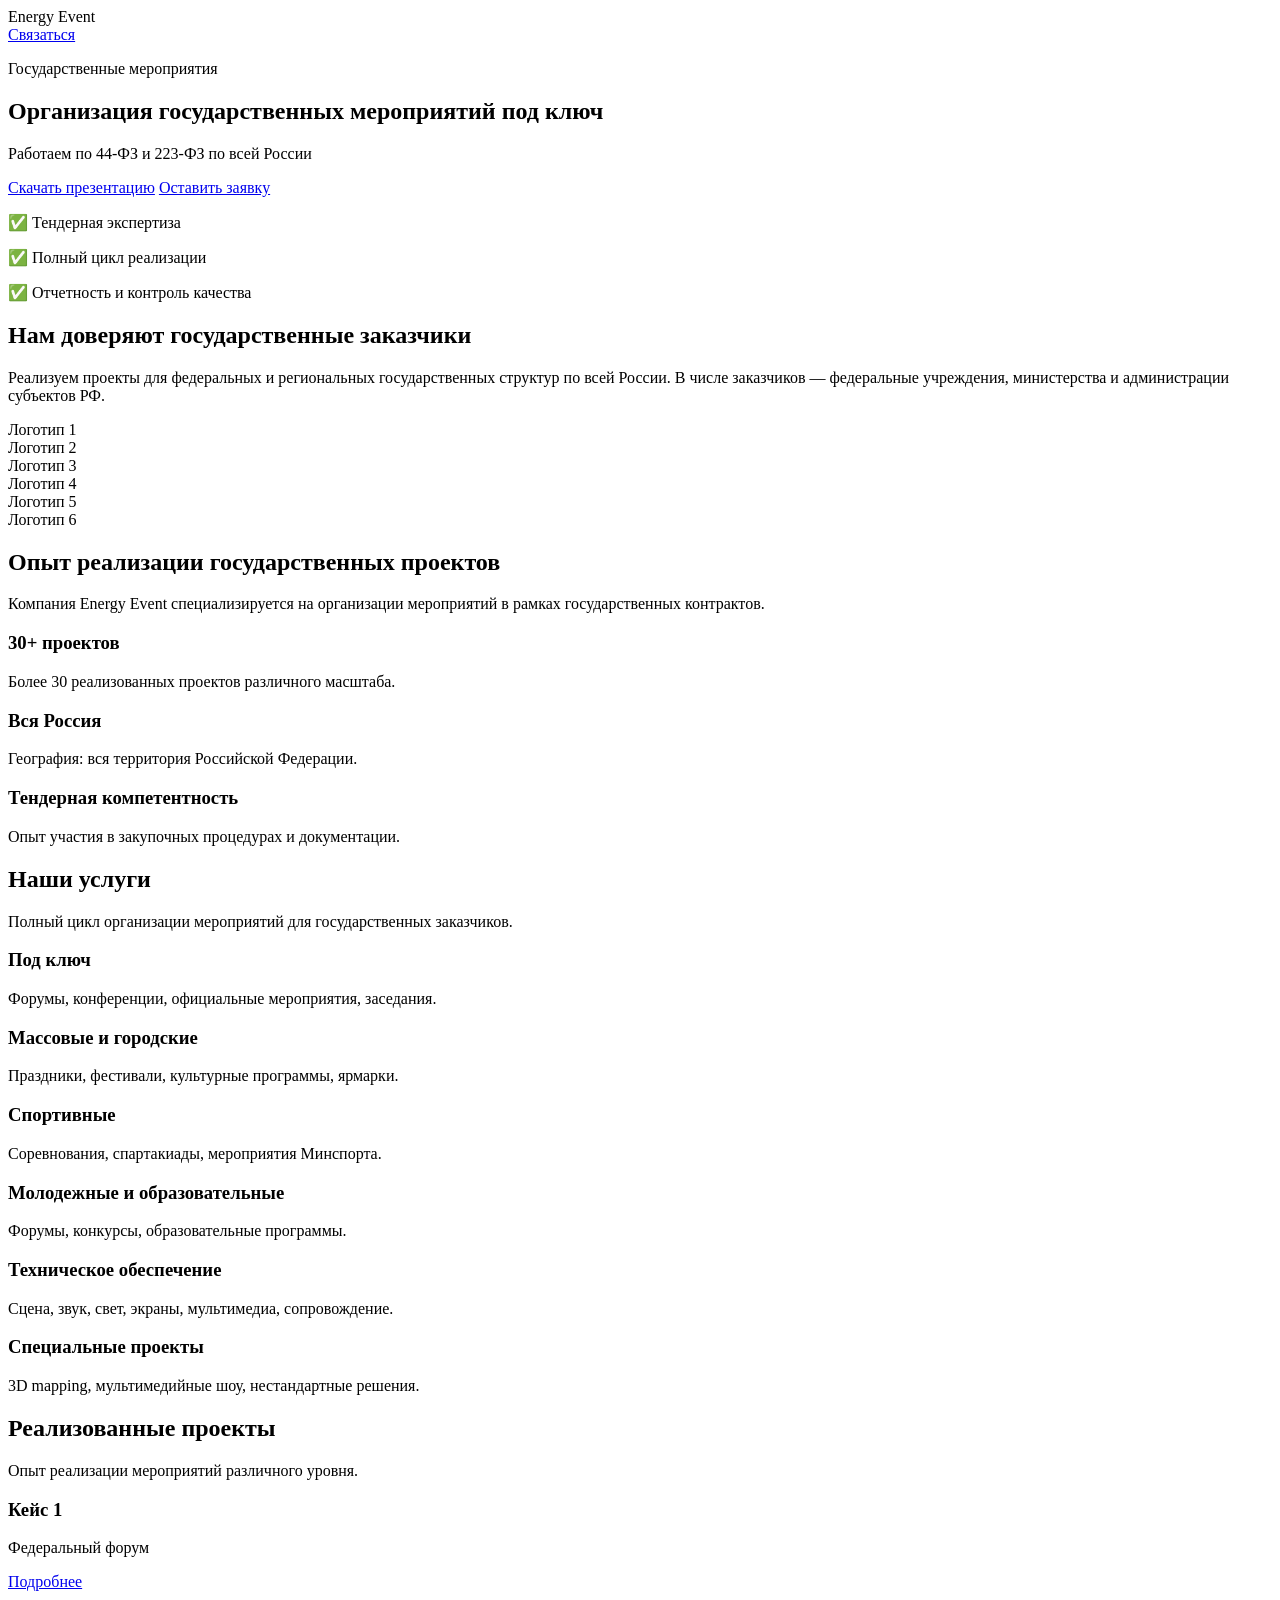
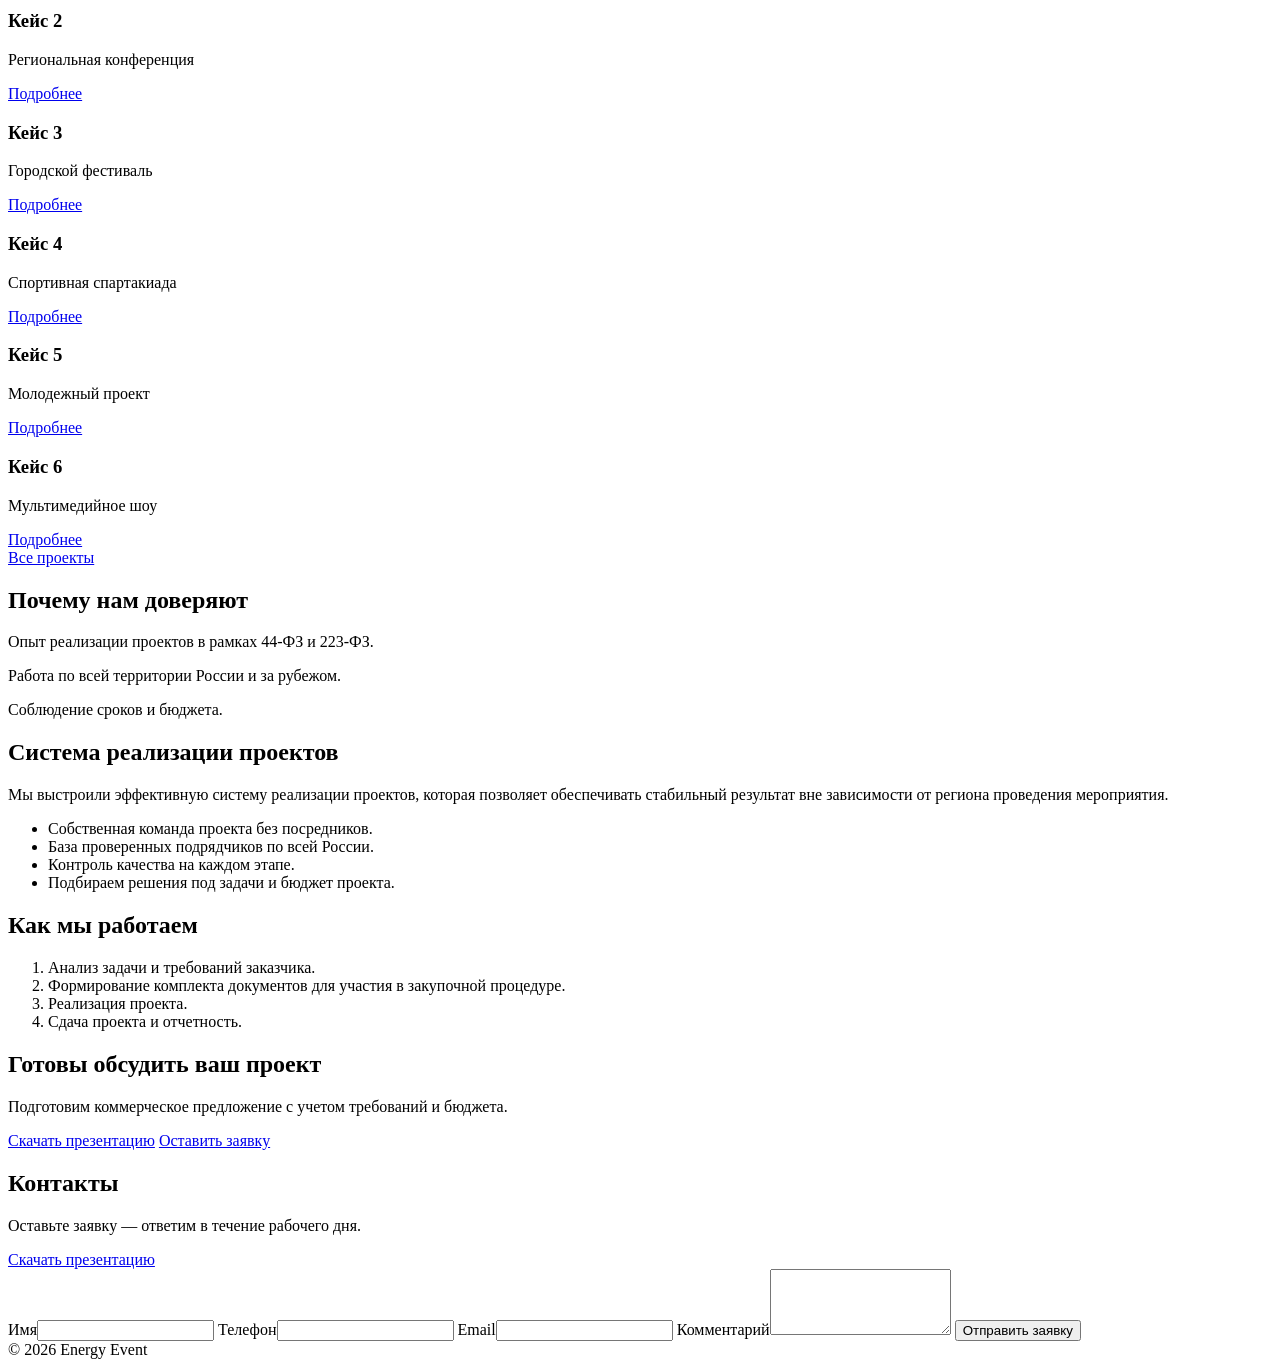
==== index.html @ 94eebab8 "Create index.html" ====
<!doctype html>
<html lang="ru">
  <head>
    <meta charset="UTF-8" />
    <meta name="viewport" content="width=device-width, initial-scale=1.0" />
    <title>Energy Event — Организация государственных мероприятий</title>
    <meta
      name="description"
      content="Организация государственных мероприятий под ключ. Работаем по 44-ФЗ и 223-ФЗ по всей России."
    />
    <link rel="preconnect" href="https://fonts.googleapis.com" />
    <link rel="preconnect" href="https://fonts.gstatic.com" crossorigin />
    <link
      href="https://fonts.googleapis.com/css2?family=Inter:wght@400;500;600;700;800&display=swap"
      rel="stylesheet"
    />
    <link rel="stylesheet" href="styles.css" />
  </head>
  <body>
    <header class="topbar">
      <div class="container topbar__content">
        <div class="brand">Energy Event</div>
        <a href="#contacts" class="btn btn--ghost">Связаться</a>
      </div>
    </header>

    <main>
      <section class="hero section section--hero" id="hero">
        <div class="container hero__grid">
          <div>
            <p class="eyebrow">Государственные мероприятия</p>
            <h1>Организация государственных мероприятий под ключ</h1>
            <p class="lead">Работаем по 44-ФЗ и 223-ФЗ по всей России</p>
            <div class="actions">
              <a href="#" class="btn">Скачать презентацию</a>
              <a href="#contacts" class="btn btn--secondary">Оставить заявку</a>
            </div>
          </div>
          <div class="hero__card">
            <p>✅ Тендерная экспертиза</p>
            <p>✅ Полный цикл реализации</p>
            <p>✅ Отчетность и контроль качества</p>
          </div>
        </div>
      </section>

      <section class="section section--center" id="trusted">
        <div class="container">
          <h2>Нам доверяют государственные заказчики</h2>
          <p class="section-text">
            Реализуем проекты для федеральных и региональных государственных структур по всей России. В числе
            заказчиков — федеральные учреждения, министерства и администрации субъектов РФ.
          </p>
          <div class="logo-grid">
            <div class="logo-item">Логотип 1</div>
            <div class="logo-item">Логотип 2</div>
            <div class="logo-item">Логотип 3</div>
            <div class="logo-item">Логотип 4</div>
            <div class="logo-item">Логотип 5</div>
            <div class="logo-item">Логотип 6</div>
          </div>
        </div>
      </section>

      <section class="section section--center" id="stats">
        <div class="container">
          <h2>Опыт реализации государственных проектов</h2>
          <p class="section-text">
            Компания Energy Event специализируется на организации мероприятий в рамках государственных контрактов.
          </p>
          <div class="cards cards--3">
            <article class="card"><h3>30+ проектов</h3><p>Более 30 реализованных проектов различного масштаба.</p></article>
            <article class="card"><h3>Вся Россия</h3><p>География: вся территория Российской Федерации.</p></article>
            <article class="card"><h3>Тендерная компетентность</h3><p>Опыт участия в закупочных процедурах и документации.</p></article>
          </div>
        </div>
      </section>

      <section class="section" id="services">
        <div class="container">
          <h2>Наши услуги</h2>
          <p class="section-text section-text--left">Полный цикл организации мероприятий для государственных заказчиков.</p>
          <div class="cards cards--3">
            <article class="card"><h3>Под ключ</h3><p>Форумы, конференции, официальные мероприятия, заседания.</p></article>
            <article class="card"><h3>Массовые и городские</h3><p>Праздники, фестивали, культурные программы, ярмарки.</p></article>
            <article class="card"><h3>Спортивные</h3><p>Соревнования, спартакиады, мероприятия Минспорта.</p></article>
            <article class="card"><h3>Молодежные и образовательные</h3><p>Форумы, конкурсы, образовательные программы.</p></article>
            <article class="card"><h3>Техническое обеспечение</h3><p>Сцена, звук, свет, экраны, мультимедиа, сопровождение.</p></article>
            <article class="card"><h3>Специальные проекты</h3><p>3D mapping, мультимедийные шоу, нестандартные решения.</p></article>
          </div>
        </div>
      </section>

      <section class="section" id="cases">
        <div class="container">
          <h2>Реализованные проекты</h2>
          <p class="section-text section-text--left">Опыт реализации мероприятий различного уровня.</p>
          <div class="cards cards--3 cases-grid">
            <article class="case-card"><h3>Кейс 1</h3><p>Федеральный форум</p><a href="#" class="btn btn--small">Подробнее</a></article>
            <article class="case-card"><h3>Кейс 2</h3><p>Региональная конференция</p><a href="#" class="btn btn--small">Подробнее</a></article>
            <article class="case-card"><h3>Кейс 3</h3><p>Городской фестиваль</p><a href="#" class="btn btn--small">Подробнее</a></article>
            <article class="case-card"><h3>Кейс 4</h3><p>Спортивная спартакиада</p><a href="#" class="btn btn--small">Подробнее</a></article>
            <article class="case-card"><h3>Кейс 5</h3><p>Молодежный проект</p><a href="#" class="btn btn--small">Подробнее</a></article>
            <article class="case-card"><h3>Кейс 6</h3><p>Мультимедийное шоу</p><a href="#" class="btn btn--small">Подробнее</a></article>
          </div>
          <div class="section-cta"><a href="#" class="btn btn--secondary">Все проекты</a></div>
        </div>
      </section>

      <section class="section" id="why-us">
        <div class="container">
          <h2>Почему нам доверяют</h2>
          <div class="cards cards--3">
            <article class="card"><p>Опыт реализации проектов в рамках 44-ФЗ и 223-ФЗ.</p></article>
            <article class="card"><p>Работа по всей территории России и за рубежом.</p></article>
            <article class="card"><p>Соблюдение сроков и бюджета.</p></article>
          </div>
        </div>
      </section>

      <section class="section" id="team-resources">
        <div class="container">
          <h2>Система реализации проектов</h2>
          <p class="section-text section-text--left">
            Мы выстроили эффективную систему реализации проектов, которая позволяет обеспечивать стабильный результат
            вне зависимости от региона проведения мероприятия.
          </p>
          <ul class="feature-list">
            <li>Собственная команда проекта без посредников.</li>
            <li>База проверенных подрядчиков по всей России.</li>
            <li>Контроль качества на каждом этапе.</li>
            <li>Подбираем решения под задачи и бюджет проекта.</li>
          </ul>
        </div>
      </section>

      <section class="section section--center" id="process">
        <div class="container">
          <h2>Как мы работаем</h2>
          <ol class="timeline">
            <li>Анализ задачи и требований заказчика.</li>
            <li>Формирование комплекта документов для участия в закупочной процедуре.</li>
            <li>Реализация проекта.</li>
            <li>Сдача проекта и отчетность.</li>
          </ol>
        </div>
      </section>

      <section class="section section--center cta" id="cta">
        <div class="container">
          <h2>Готовы обсудить ваш проект</h2>
          <p class="section-text">Подготовим коммерческое предложение с учетом требований и бюджета.</p>
          <div class="actions actions--center">
            <a href="#" class="btn">Скачать презентацию</a>
            <a href="#contacts" class="btn btn--secondary">Оставить заявку</a>
          </div>
        </div>
      </section>

      <section class="section" id="contacts">
        <div class="container contacts">
          <div>
            <h2>Контакты</h2>
            <p class="section-text section-text--left">Оставьте заявку — ответим в течение рабочего дня.</p>
            <a href="#" class="btn">Скачать презентацию</a>
          </div>
          <form class="contact-form">
            <label>Имя<input type="text" name="name" required /></label>
            <label>Телефон<input type="tel" name="phone" required /></label>
            <label>Email<input type="email" name="email" /></label>
            <label>Комментарий<textarea name="message" rows="4"></textarea></label>
            <button type="submit" class="btn btn--secondary">Отправить заявку</button>
          </form>
        </div>
      </section>
    </main>

    <footer class="footer">
      <div class="container">© 2026 Energy Event</div>
    </footer>
  </body>
</html>
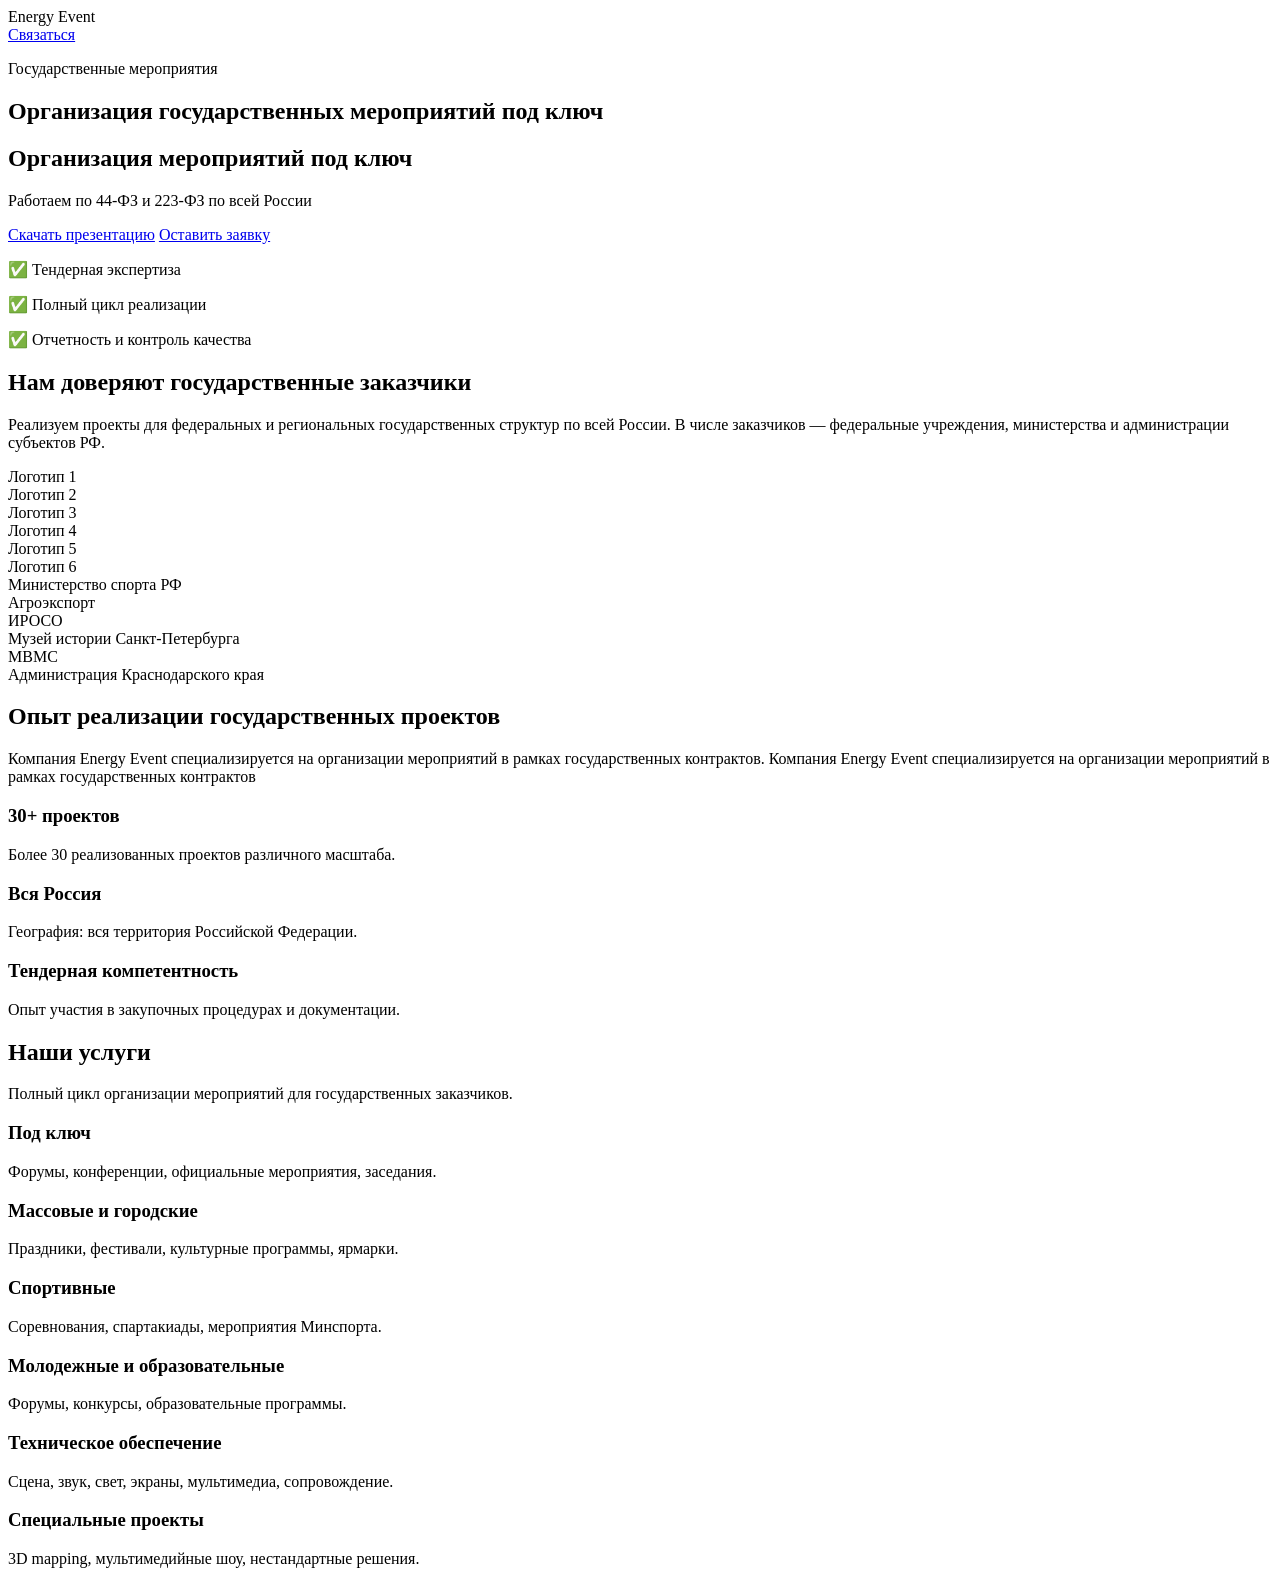
==== commit 10c621a9: "Create index.html" ====
--- a/index.html
+++ b/index.html
@@ -7,6 +7,7 @@
     <meta
       name="description"
       content="Организация государственных мероприятий под ключ. Работаем по 44-ФЗ и 223-ФЗ по всей России."
+      content="Организация мероприятий под ключ. Работаем по 44-ФЗ и 223-ФЗ по всей России."
     />
     <link rel="preconnect" href="https://fonts.googleapis.com" />
     <link rel="preconnect" href="https://fonts.gstatic.com" crossorigin />
@@ -30,6 +31,7 @@
           <div>
             <p class="eyebrow">Государственные мероприятия</p>
             <h1>Организация государственных мероприятий под ключ</h1>
+            <h1>Организация мероприятий под ключ</h1>
             <p class="lead">Работаем по 44-ФЗ и 223-ФЗ по всей России</p>
             <div class="actions">
               <a href="#" class="btn">Скачать презентацию</a>
@@ -58,6 +60,13 @@
             <div class="logo-item">Логотип 4</div>
             <div class="logo-item">Логотип 5</div>
             <div class="logo-item">Логотип 6</div>
+          <div class="logo-grid" aria-label="Логотипы заказчиков">
+            <div class="logo-item">Министерство спорта РФ</div>
+            <div class="logo-item">Агроэкспорт</div>
+            <div class="logo-item">ИРОСО</div>
+            <div class="logo-item">Музей истории Санкт-Петербурга</div>
+            <div class="logo-item">МВМС</div>
+            <div class="logo-item">Администрация Краснодарского края</div>
           </div>
         </div>
       </section>
@@ -67,6 +76,7 @@
           <h2>Опыт реализации государственных проектов</h2>
           <p class="section-text">
             Компания Energy Event специализируется на организации мероприятий в рамках государственных контрактов.
+            Компания Energy Event специализируется на организации мероприятий в рамках государственных контрактов
           </p>
           <div class="cards cards--3">
             <article class="card"><h3>30+ проектов</h3><p>Более 30 реализованных проектов различного масштаба.</p></article>
@@ -92,91 +102,3 @@
       </section>
 
       <section class="section" id="cases">
-        <div class="container">
-          <h2>Реализованные проекты</h2>
-          <p class="section-text section-text--left">Опыт реализации мероприятий различного уровня.</p>
-          <div class="cards cards--3 cases-grid">
-            <article class="case-card"><h3>Кейс 1</h3><p>Федеральный форум</p><a href="#" class="btn btn--small">Подробнее</a></article>
-            <article class="case-card"><h3>Кейс 2</h3><p>Региональная конференция</p><a href="#" class="btn btn--small">Подробнее</a></article>
-            <article class="case-card"><h3>Кейс 3</h3><p>Городской фестиваль</p><a href="#" class="btn btn--small">Подробнее</a></article>
-            <article class="case-card"><h3>Кейс 4</h3><p>Спортивная спартакиада</p><a href="#" class="btn btn--small">Подробнее</a></article>
-            <article class="case-card"><h3>Кейс 5</h3><p>Молодежный проект</p><a href="#" class="btn btn--small">Подробнее</a></article>
-            <article class="case-card"><h3>Кейс 6</h3><p>Мультимедийное шоу</p><a href="#" class="btn btn--small">Подробнее</a></article>
-          </div>
-          <div class="section-cta"><a href="#" class="btn btn--secondary">Все проекты</a></div>
-        </div>
-      </section>
-
-      <section class="section" id="why-us">
-        <div class="container">
-          <h2>Почему нам доверяют</h2>
-          <div class="cards cards--3">
-            <article class="card"><p>Опыт реализации проектов в рамках 44-ФЗ и 223-ФЗ.</p></article>
-            <article class="card"><p>Работа по всей территории России и за рубежом.</p></article>
-            <article class="card"><p>Соблюдение сроков и бюджета.</p></article>
-          </div>
-        </div>
-      </section>
-
-      <section class="section" id="team-resources">
-        <div class="container">
-          <h2>Система реализации проектов</h2>
-          <p class="section-text section-text--left">
-            Мы выстроили эффективную систему реализации проектов, которая позволяет обеспечивать стабильный результат
-            вне зависимости от региона проведения мероприятия.
-          </p>
-          <ul class="feature-list">
-            <li>Собственная команда проекта без посредников.</li>
-            <li>База проверенных подрядчиков по всей России.</li>
-            <li>Контроль качества на каждом этапе.</li>
-            <li>Подбираем решения под задачи и бюджет проекта.</li>
-          </ul>
-        </div>
-      </section>
-
-      <section class="section section--center" id="process">
-        <div class="container">
-          <h2>Как мы работаем</h2>
-          <ol class="timeline">
-            <li>Анализ задачи и требований заказчика.</li>
-            <li>Формирование комплекта документов для участия в закупочной процедуре.</li>
-            <li>Реализация проекта.</li>
-            <li>Сдача проекта и отчетность.</li>
-          </ol>
-        </div>
-      </section>
-
-      <section class="section section--center cta" id="cta">
-        <div class="container">
-          <h2>Готовы обсудить ваш проект</h2>
-          <p class="section-text">Подготовим коммерческое предложение с учетом требований и бюджета.</p>
-          <div class="actions actions--center">
-            <a href="#" class="btn">Скачать презентацию</a>
-            <a href="#contacts" class="btn btn--secondary">Оставить заявку</a>
-          </div>
-        </div>
-      </section>
-
-      <section class="section" id="contacts">
-        <div class="container contacts">
-          <div>
-            <h2>Контакты</h2>
-            <p class="section-text section-text--left">Оставьте заявку — ответим в течение рабочего дня.</p>
-            <a href="#" class="btn">Скачать презентацию</a>
-          </div>
-          <form class="contact-form">
-            <label>Имя<input type="text" name="name" required /></label>
-            <label>Телефон<input type="tel" name="phone" required /></label>
-            <label>Email<input type="email" name="email" /></label>
-            <label>Комментарий<textarea name="message" rows="4"></textarea></label>
-            <button type="submit" class="btn btn--secondary">Отправить заявку</button>
-          </form>
-        </div>
-      </section>
-    </main>
-
-    <footer class="footer">
-      <div class="container">© 2026 Energy Event</div>
-    </footer>
-  </body>
-</html>
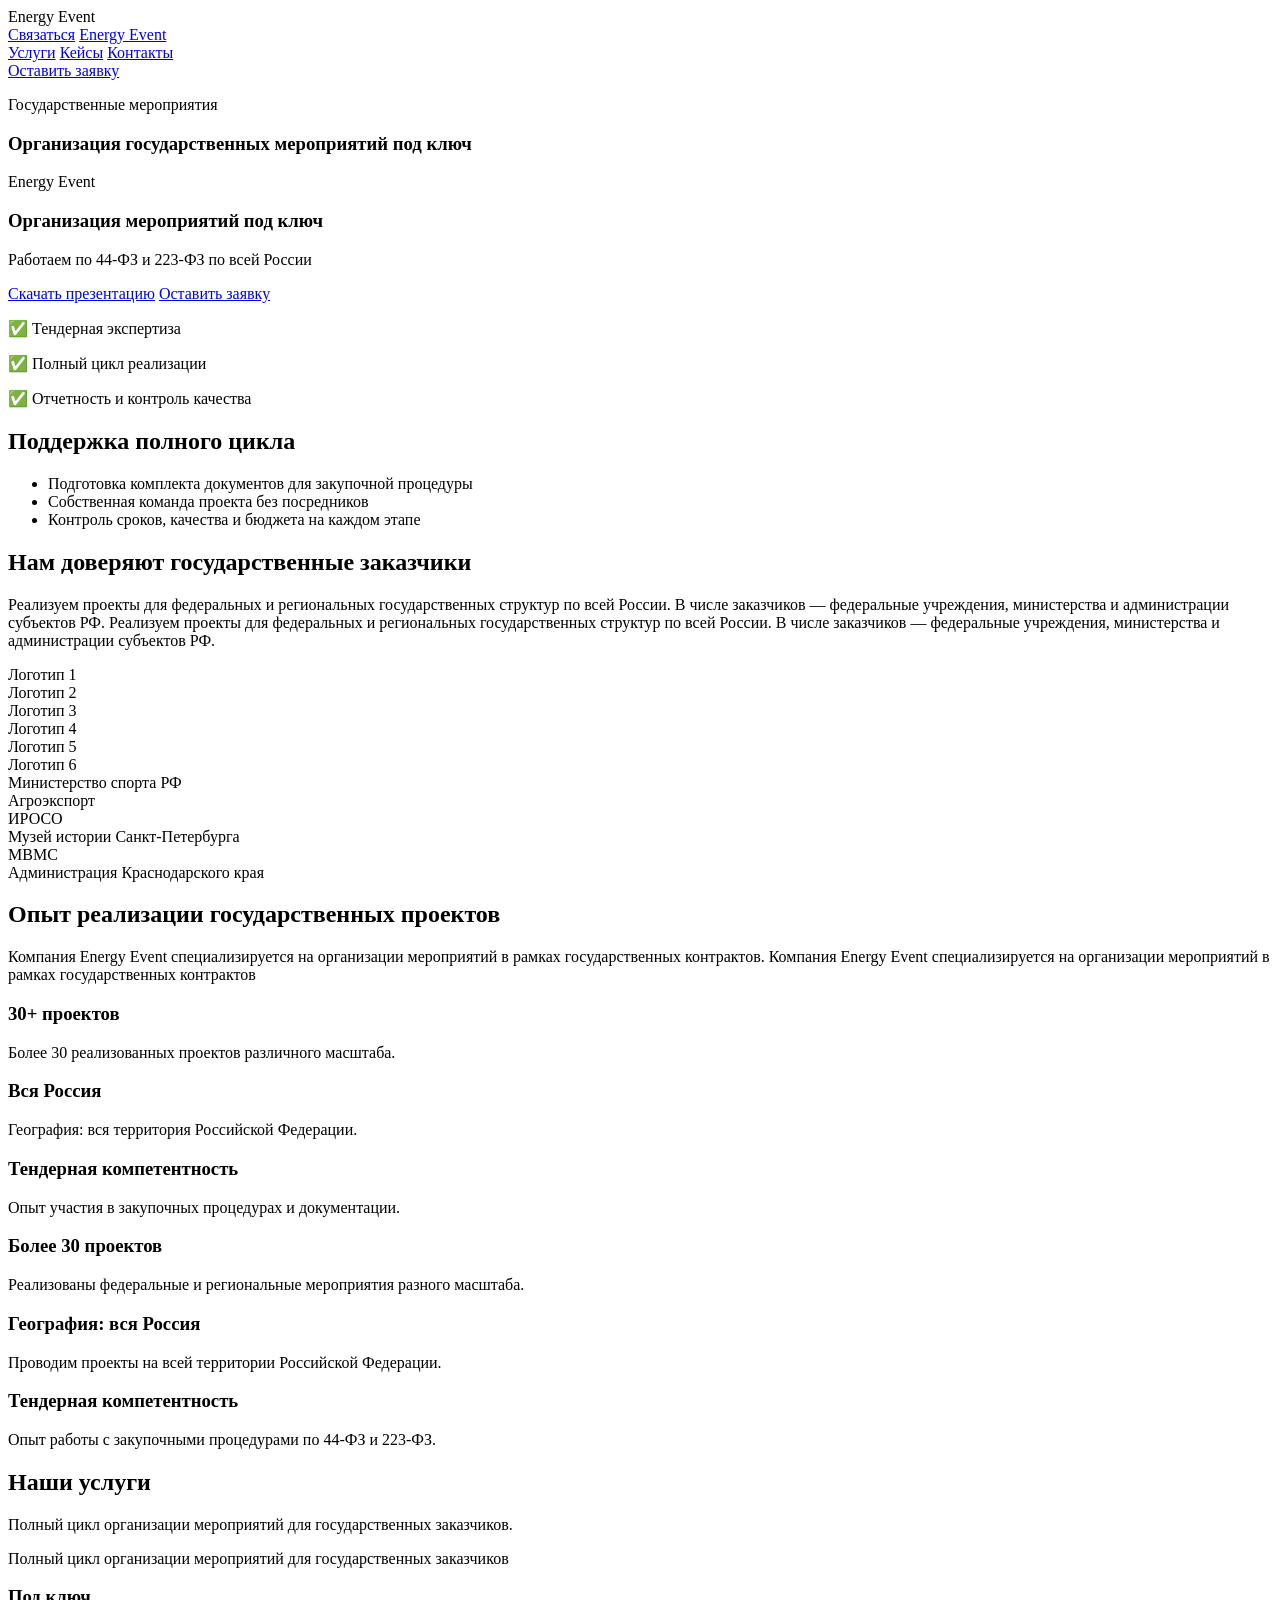
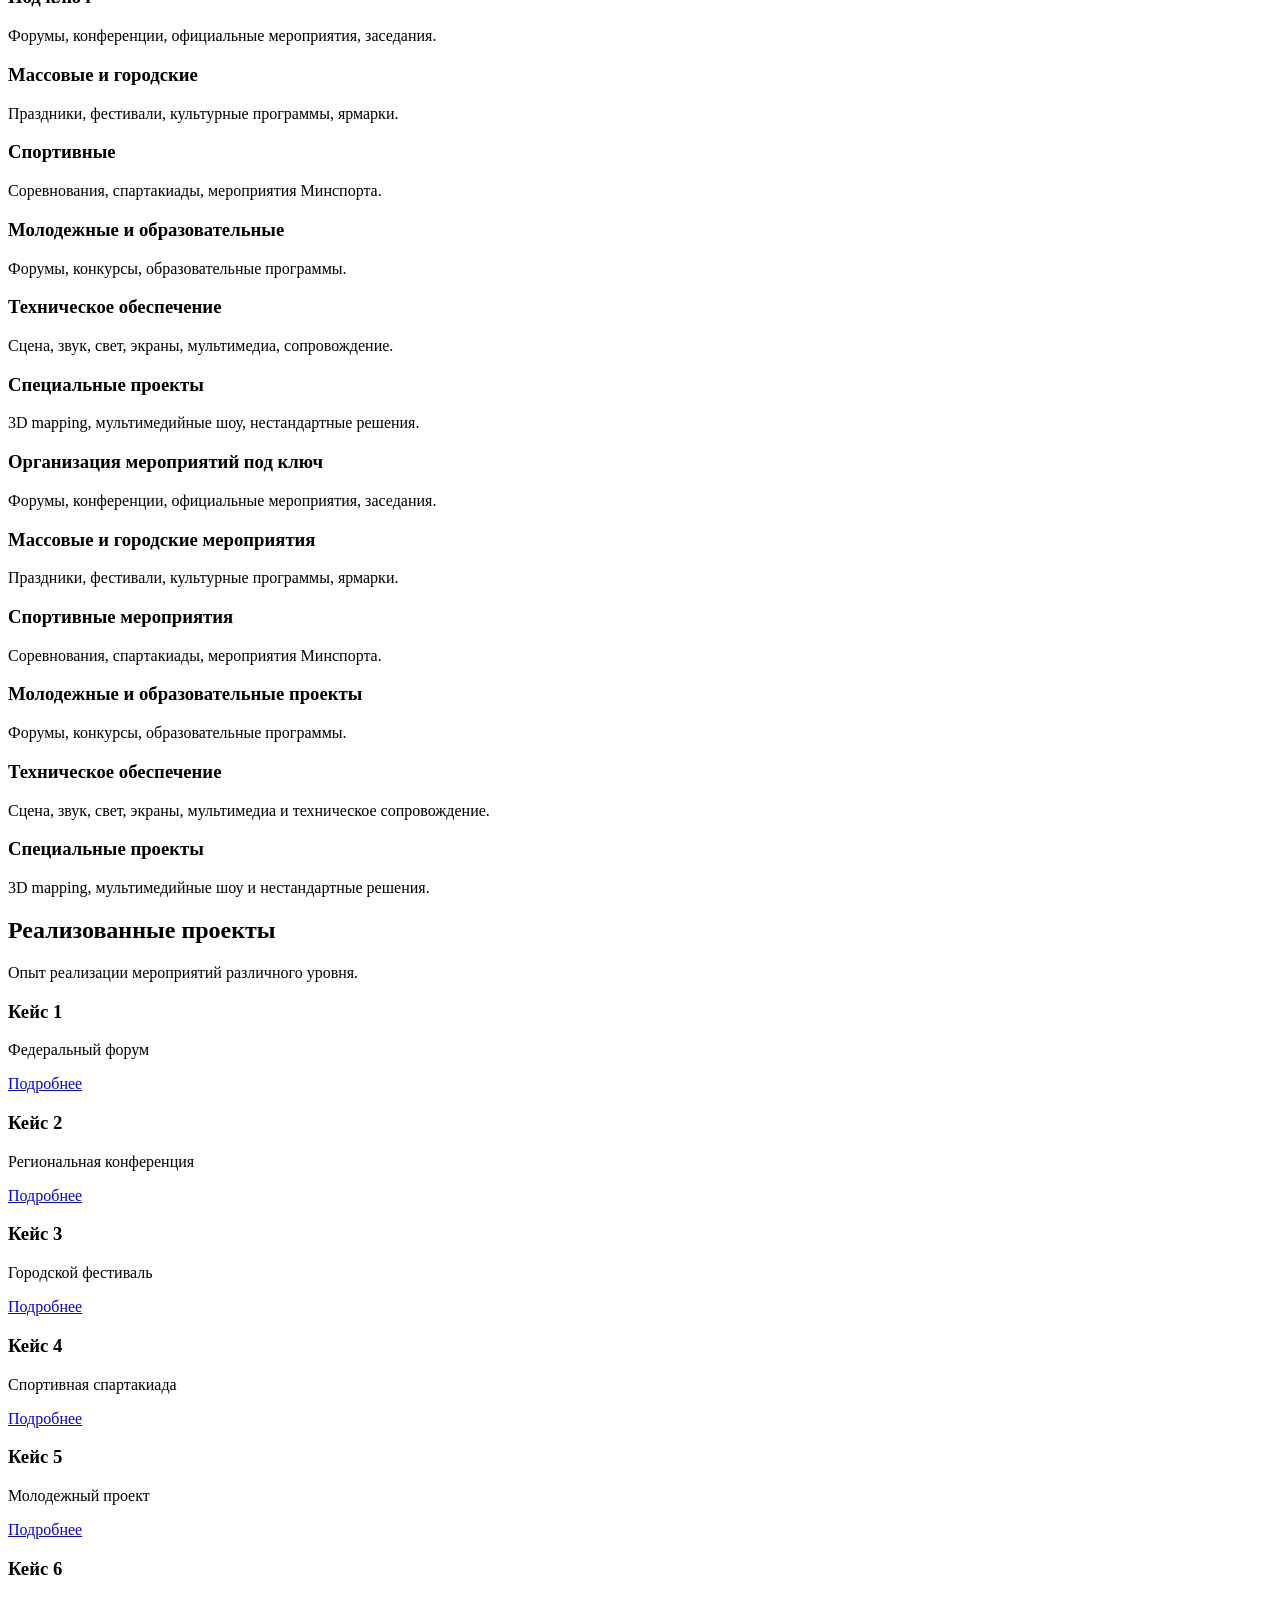
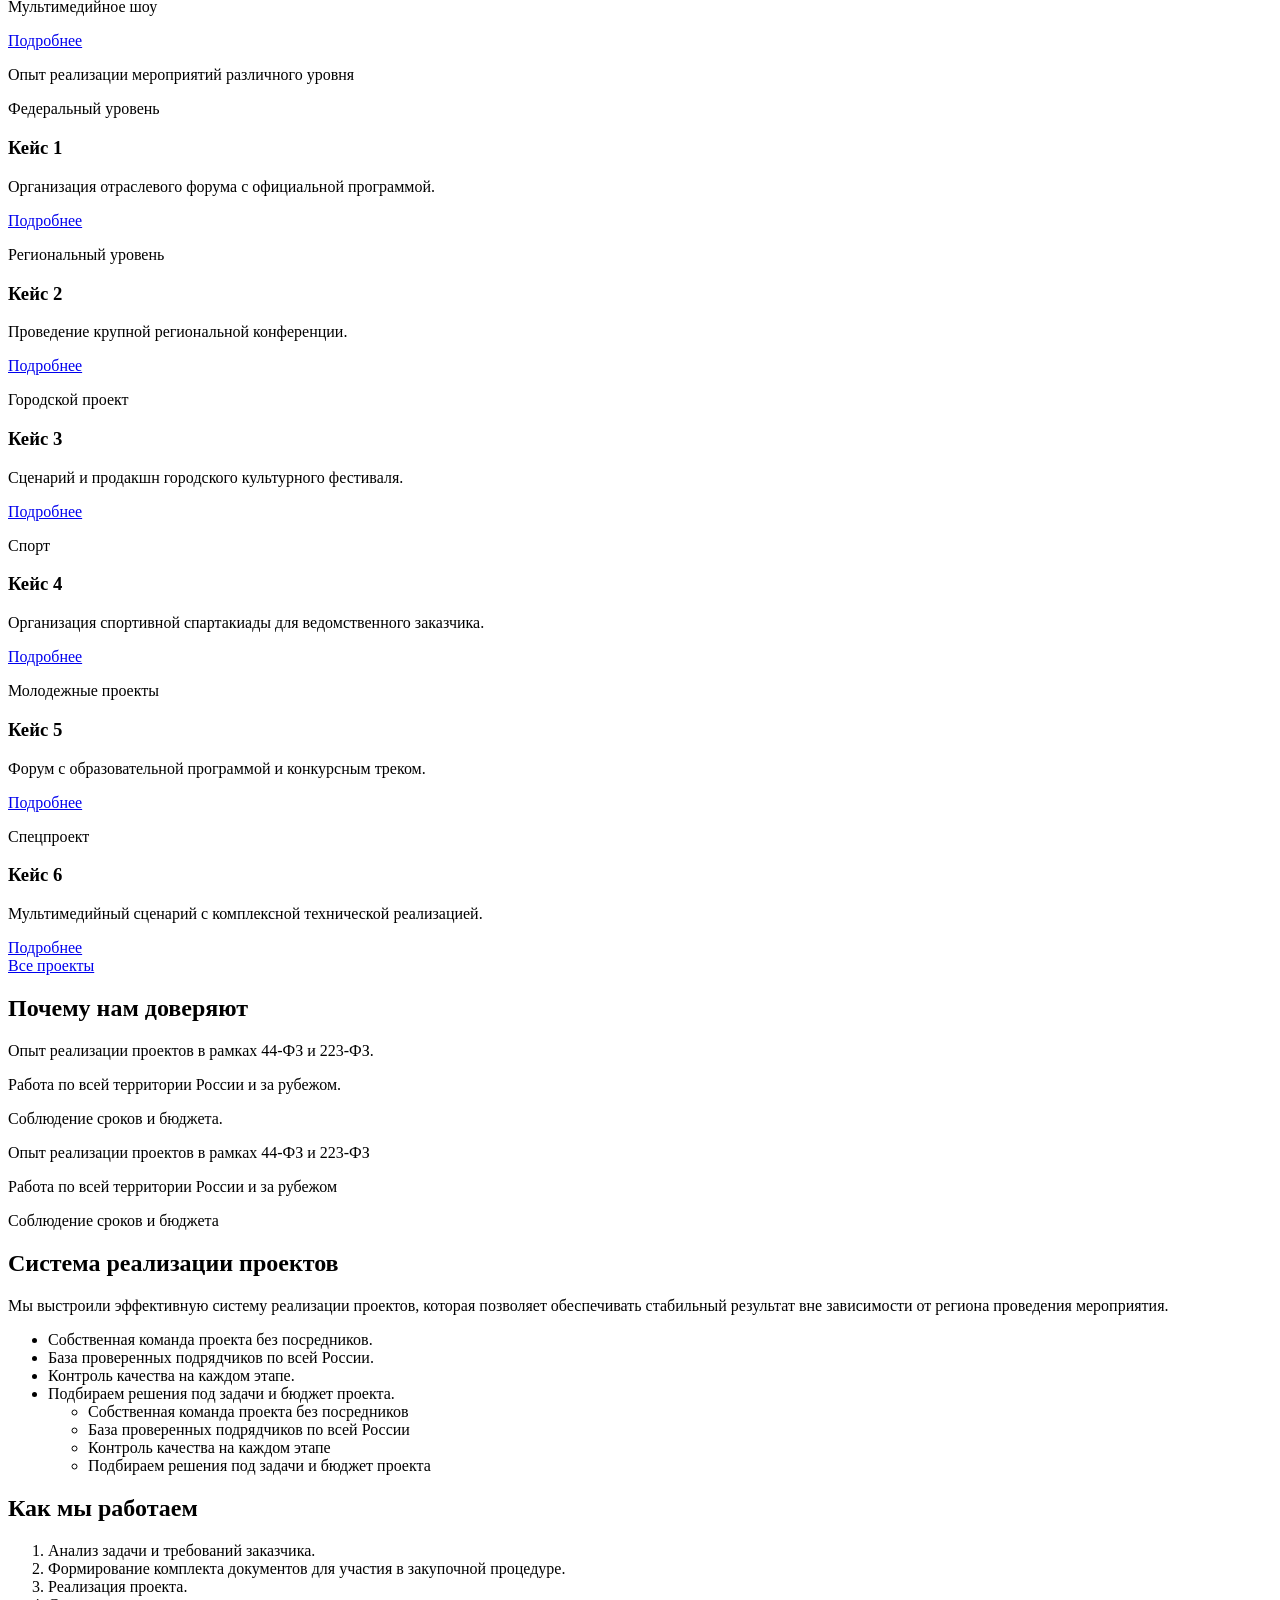
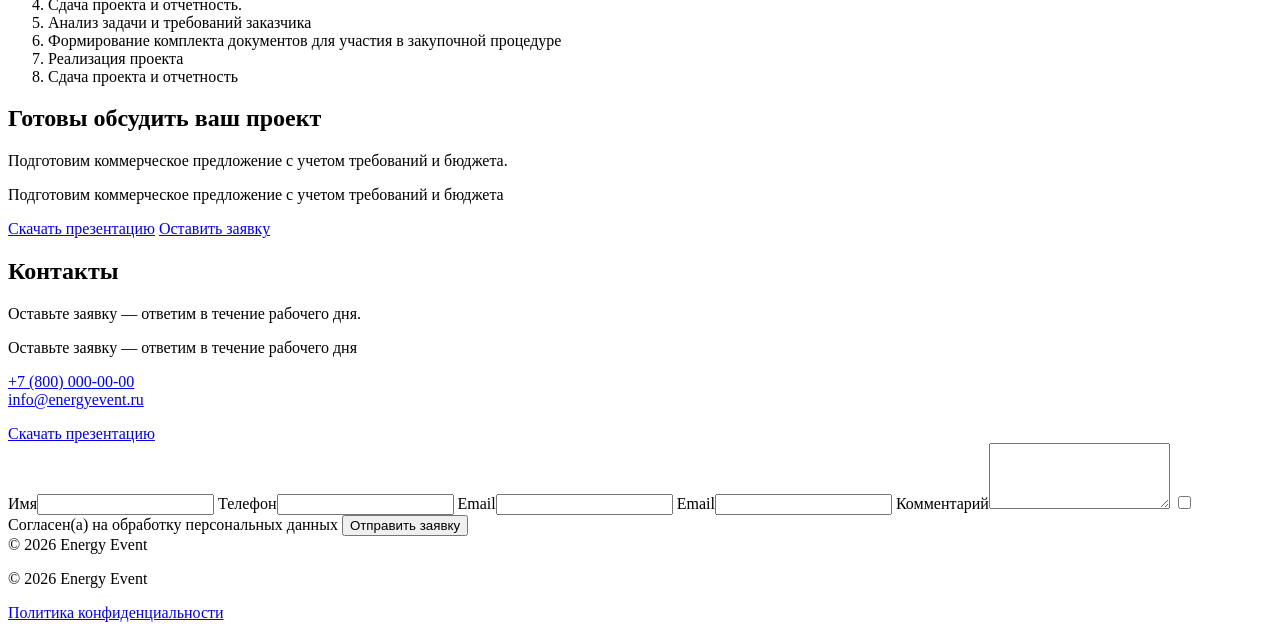
==== commit a14c3622: "Create index.html" ====
--- a/index.html
+++ b/index.html
@@ -4,10 +4,11 @@
     <meta charset="UTF-8" />
     <meta name="viewport" content="width=device-width, initial-scale=1.0" />
     <title>Energy Event — Организация государственных мероприятий</title>
+    <title>Energy Event — Организация мероприятий под ключ</title>
     <meta
       name="description"
       content="Организация государственных мероприятий под ключ. Работаем по 44-ФЗ и 223-ФЗ по всей России."
-      content="Организация мероприятий под ключ. Работаем по 44-ФЗ и 223-ФЗ по всей России."
+      content="Energy Event организует мероприятия под ключ по 44-ФЗ и 223-ФЗ по всей России: от документации до сдачи проекта и отчетности."
     />
     <link rel="preconnect" href="https://fonts.googleapis.com" />
     <link rel="preconnect" href="https://fonts.gstatic.com" crossorigin />
@@ -22,15 +23,24 @@
       <div class="container topbar__content">
         <div class="brand">Energy Event</div>
         <a href="#contacts" class="btn btn--ghost">Связаться</a>
+        <a class="brand" href="#hero">Energy Event</a>
+        <nav class="menu">
+          <a href="#services">Услуги</a>
+          <a href="#cases">Кейсы</a>
+          <a href="#contacts">Контакты</a>
+        </nav>
+        <a href="#contacts" class="btn btn--ghost">Оставить заявку</a>
       </div>
     </header>
 
     <main>
       <section class="hero section section--hero" id="hero">
+      <section class="section section--hero" id="hero">
         <div class="container hero__grid">
           <div>
             <p class="eyebrow">Государственные мероприятия</p>
             <h1>Организация государственных мероприятий под ключ</h1>
+            <p class="eyebrow">Energy Event</p>
             <h1>Организация мероприятий под ключ</h1>
             <p class="lead">Работаем по 44-ФЗ и 223-ФЗ по всей России</p>
             <div class="actions">
@@ -42,6 +52,13 @@
             <p>✅ Тендерная экспертиза</p>
             <p>✅ Полный цикл реализации</p>
             <p>✅ Отчетность и контроль качества</p>
+          <div class="hero__panel">
+            <h2>Поддержка полного цикла</h2>
+            <ul class="feature-list">
+              <li>Подготовка комплекта документов для закупочной процедуры</li>
+              <li>Собственная команда проекта без посредников</li>
+              <li>Контроль сроков, качества и бюджета на каждом этапе</li>
+            </ul>
           </div>
         </div>
       </section>
@@ -52,6 +69,8 @@
           <p class="section-text">
             Реализуем проекты для федеральных и региональных государственных структур по всей России. В числе
             заказчиков — федеральные учреждения, министерства и администрации субъектов РФ.
+            Реализуем проекты для федеральных и региональных государственных структур по всей России.
+            В числе заказчиков — федеральные учреждения, министерства и администрации субъектов РФ.
           </p>
           <div class="logo-grid">
             <div class="logo-item">Логотип 1</div>
@@ -61,12 +80,12 @@
             <div class="logo-item">Логотип 5</div>
             <div class="logo-item">Логотип 6</div>
           <div class="logo-grid" aria-label="Логотипы заказчиков">
-            <div class="logo-item">Министерство спорта РФ</div>
-            <div class="logo-item">Агроэкспорт</div>
-            <div class="logo-item">ИРОСО</div>
-            <div class="logo-item">Музей истории Санкт-Петербурга</div>
-            <div class="logo-item">МВМС</div>
-            <div class="logo-item">Администрация Краснодарского края</div>
+            <article class="logo-item">Министерство спорта РФ</article>
+            <article class="logo-item">Агроэкспорт</article>
+            <article class="logo-item">ИРОСО</article>
+            <article class="logo-item">Музей истории Санкт-Петербурга</article>
+            <article class="logo-item">МВМС</article>
+            <article class="logo-item">Администрация Краснодарского края</article>
           </div>
         </div>
       </section>
@@ -82,6 +101,18 @@
             <article class="card"><h3>30+ проектов</h3><p>Более 30 реализованных проектов различного масштаба.</p></article>
             <article class="card"><h3>Вся Россия</h3><p>География: вся территория Российской Федерации.</p></article>
             <article class="card"><h3>Тендерная компетентность</h3><p>Опыт участия в закупочных процедурах и документации.</p></article>
+            <article class="card">
+              <h3>Более 30 проектов</h3>
+              <p>Реализованы федеральные и региональные мероприятия разного масштаба.</p>
+            </article>
+            <article class="card">
+              <h3>География: вся Россия</h3>
+              <p>Проводим проекты на всей территории Российской Федерации.</p>
+            </article>
+            <article class="card">
+              <h3>Тендерная компетентность</h3>
+              <p>Опыт работы с закупочными процедурами по 44-ФЗ и 223-ФЗ.</p>
+            </article>
           </div>
         </div>
       </section>
@@ -90,6 +121,7 @@
         <div class="container">
           <h2>Наши услуги</h2>
           <p class="section-text section-text--left">Полный цикл организации мероприятий для государственных заказчиков.</p>
+          <p class="section-text section-text--left">Полный цикл организации мероприятий для государственных заказчиков</p>
           <div class="cards cards--3">
             <article class="card"><h3>Под ключ</h3><p>Форумы, конференции, официальные мероприятия, заседания.</p></article>
             <article class="card"><h3>Массовые и городские</h3><p>Праздники, фестивали, культурные программы, ярмарки.</p></article>
@@ -97,8 +129,185 @@
             <article class="card"><h3>Молодежные и образовательные</h3><p>Форумы, конкурсы, образовательные программы.</p></article>
             <article class="card"><h3>Техническое обеспечение</h3><p>Сцена, звук, свет, экраны, мультимедиа, сопровождение.</p></article>
             <article class="card"><h3>Специальные проекты</h3><p>3D mapping, мультимедийные шоу, нестандартные решения.</p></article>
+            <article class="card">
+              <h3>Организация мероприятий под ключ</h3>
+              <p>Форумы, конференции, официальные мероприятия, заседания.</p>
+            </article>
+            <article class="card">
+              <h3>Массовые и городские мероприятия</h3>
+              <p>Праздники, фестивали, культурные программы, ярмарки.</p>
+            </article>
+            <article class="card">
+              <h3>Спортивные мероприятия</h3>
+              <p>Соревнования, спартакиады, мероприятия Минспорта.</p>
+            </article>
+            <article class="card">
+              <h3>Молодежные и образовательные проекты</h3>
+              <p>Форумы, конкурсы, образовательные программы.</p>
+            </article>
+            <article class="card">
+              <h3>Техническое обеспечение</h3>
+              <p>Сцена, звук, свет, экраны, мультимедиа и техническое сопровождение.</p>
+            </article>
+            <article class="card">
+              <h3>Специальные проекты</h3>
+              <p>3D mapping, мультимедийные шоу и нестандартные решения.</p>
+            </article>
           </div>
         </div>
       </section>
 
       <section class="section" id="cases">
+        <div class="container">
+          <h2>Реализованные проекты</h2>
+          <p class="section-text section-text--left">Опыт реализации мероприятий различного уровня.</p>
+          <div class="cards cards--3 cases-grid">
+            <article class="case-card"><h3>Кейс 1</h3><p>Федеральный форум</p><a href="#" class="btn btn--small">Подробнее</a></article>
+            <article class="case-card"><h3>Кейс 2</h3><p>Региональная конференция</p><a href="#" class="btn btn--small">Подробнее</a></article>
+            <article class="case-card"><h3>Кейс 3</h3><p>Городской фестиваль</p><a href="#" class="btn btn--small">Подробнее</a></article>
+            <article class="case-card"><h3>Кейс 4</h3><p>Спортивная спартакиада</p><a href="#" class="btn btn--small">Подробнее</a></article>
+            <article class="case-card"><h3>Кейс 5</h3><p>Молодежный проект</p><a href="#" class="btn btn--small">Подробнее</a></article>
+            <article class="case-card"><h3>Кейс 6</h3><p>Мультимедийное шоу</p><a href="#" class="btn btn--small">Подробнее</a></article>
+          <p class="section-text section-text--left">Опыт реализации мероприятий различного уровня</p>
+          <div class="cards cards--3">
+            <article class="case-card">
+              <p class="case-tag">Федеральный уровень</p>
+              <h3>Кейс 1</h3>
+              <p>Организация отраслевого форума с официальной программой.</p>
+              <a href="#" class="btn btn--small">Подробнее</a>
+            </article>
+            <article class="case-card">
+              <p class="case-tag">Региональный уровень</p>
+              <h3>Кейс 2</h3>
+              <p>Проведение крупной региональной конференции.</p>
+              <a href="#" class="btn btn--small">Подробнее</a>
+            </article>
+            <article class="case-card">
+              <p class="case-tag">Городской проект</p>
+              <h3>Кейс 3</h3>
+              <p>Сценарий и продакшн городского культурного фестиваля.</p>
+              <a href="#" class="btn btn--small">Подробнее</a>
+            </article>
+            <article class="case-card">
+              <p class="case-tag">Спорт</p>
+              <h3>Кейс 4</h3>
+              <p>Организация спортивной спартакиады для ведомственного заказчика.</p>
+              <a href="#" class="btn btn--small">Подробнее</a>
+            </article>
+            <article class="case-card">
+              <p class="case-tag">Молодежные проекты</p>
+              <h3>Кейс 5</h3>
+              <p>Форум с образовательной программой и конкурсным треком.</p>
+              <a href="#" class="btn btn--small">Подробнее</a>
+            </article>
+            <article class="case-card">
+              <p class="case-tag">Спецпроект</p>
+              <h3>Кейс 6</h3>
+              <p>Мультимедийный сценарий с комплексной технической реализацией.</p>
+              <a href="#" class="btn btn--small">Подробнее</a>
+            </article>
+          </div>
+          <div class="section-cta"><a href="#" class="btn btn--secondary">Все проекты</a></div>
+        </div>
+      </section>
+
+      <section class="section" id="why-us">
+        <div class="container">
+          <h2>Почему нам доверяют</h2>
+          <div class="cards cards--3">
+            <article class="card"><p>Опыт реализации проектов в рамках 44-ФЗ и 223-ФЗ.</p></article>
+            <article class="card"><p>Работа по всей территории России и за рубежом.</p></article>
+            <article class="card"><p>Соблюдение сроков и бюджета.</p></article>
+            <article class="card"><p>Опыт реализации проектов в рамках 44-ФЗ и 223-ФЗ</p></article>
+            <article class="card"><p>Работа по всей территории России и за рубежом</p></article>
+            <article class="card"><p>Соблюдение сроков и бюджета</p></article>
+          </div>
+        </div>
+      </section>
+
+      <section class="section" id="team-resources">
+        <div class="container">
+          <h2>Система реализации проектов</h2>
+          <p class="section-text section-text--left">
+            Мы выстроили эффективную систему реализации проектов, которая позволяет обеспечивать стабильный результат
+            вне зависимости от региона проведения мероприятия.
+          </p>
+          <ul class="feature-list">
+            <li>Собственная команда проекта без посредников.</li>
+            <li>База проверенных подрядчиков по всей России.</li>
+            <li>Контроль качества на каждом этапе.</li>
+            <li>Подбираем решения под задачи и бюджет проекта.</li>
+          <ul class="feature-list feature-list--split">
+            <li>Собственная команда проекта без посредников</li>
+            <li>База проверенных подрядчиков по всей России</li>
+            <li>Контроль качества на каждом этапе</li>
+            <li>Подбираем решения под задачи и бюджет проекта</li>
+          </ul>
+        </div>
+      </section>
+
+      <section class="section section--center" id="process">
+        <div class="container">
+          <h2>Как мы работаем</h2>
+          <ol class="timeline">
+            <li>Анализ задачи и требований заказчика.</li>
+            <li>Формирование комплекта документов для участия в закупочной процедуре.</li>
+            <li>Реализация проекта.</li>
+            <li>Сдача проекта и отчетность.</li>
+            <li>Анализ задачи и требований заказчика</li>
+            <li>Формирование комплекта документов для участия в закупочной процедуре</li>
+            <li>Реализация проекта</li>
+            <li>Сдача проекта и отчетность</li>
+          </ol>
+        </div>
+      </section>
+
+      <section class="section section--center cta" id="cta">
+        <div class="container">
+          <h2>Готовы обсудить ваш проект</h2>
+          <p class="section-text">Подготовим коммерческое предложение с учетом требований и бюджета.</p>
+          <p class="section-text">Подготовим коммерческое предложение с учетом требований и бюджета</p>
+          <div class="actions actions--center">
+            <a href="#" class="btn">Скачать презентацию</a>
+            <a href="#contacts" class="btn btn--secondary">Оставить заявку</a>
+          </div>
+        </div>
+      </section>
+
+      <section class="section" id="contacts">
+        <div class="container contacts">
+          <div>
+            <h2>Контакты</h2>
+            <p class="section-text section-text--left">Оставьте заявку — ответим в течение рабочего дня.</p>
+            <p class="section-text section-text--left">Оставьте заявку — ответим в течение рабочего дня</p>
+            <p class="contact-links">
+              <a href="tel:+78000000000">+7 (800) 000-00-00</a><br />
+              <a href="mailto:info@energyevent.ru">info@energyevent.ru</a>
+            </p>
+            <a href="#" class="btn">Скачать презентацию</a>
+          </div>
+          <form class="contact-form">
+            <label>Имя<input type="text" name="name" required /></label>
+            <label>Телефон<input type="tel" name="phone" required /></label>
+            <label>Email<input type="email" name="email" /></label>
+            <label>Email<input type="email" name="email" required /></label>
+            <label>Комментарий<textarea name="message" rows="4"></textarea></label>
+            <label class="consent"
+              ><input type="checkbox" required />
+              <span>Согласен(а) на обработку персональных данных</span></label
+            >
+            <button type="submit" class="btn btn--secondary">Отправить заявку</button>
+          </form>
+        </div>
+      </section>
+    </main>
+
+    <footer class="footer">
+      <div class="container">© 2026 Energy Event</div>
+      <div class="container">
+        <p>© 2026 Energy Event</p>
+        <a href="#">Политика конфиденциальности</a>
+      </div>
+    </footer>
+  </body>
+</html>
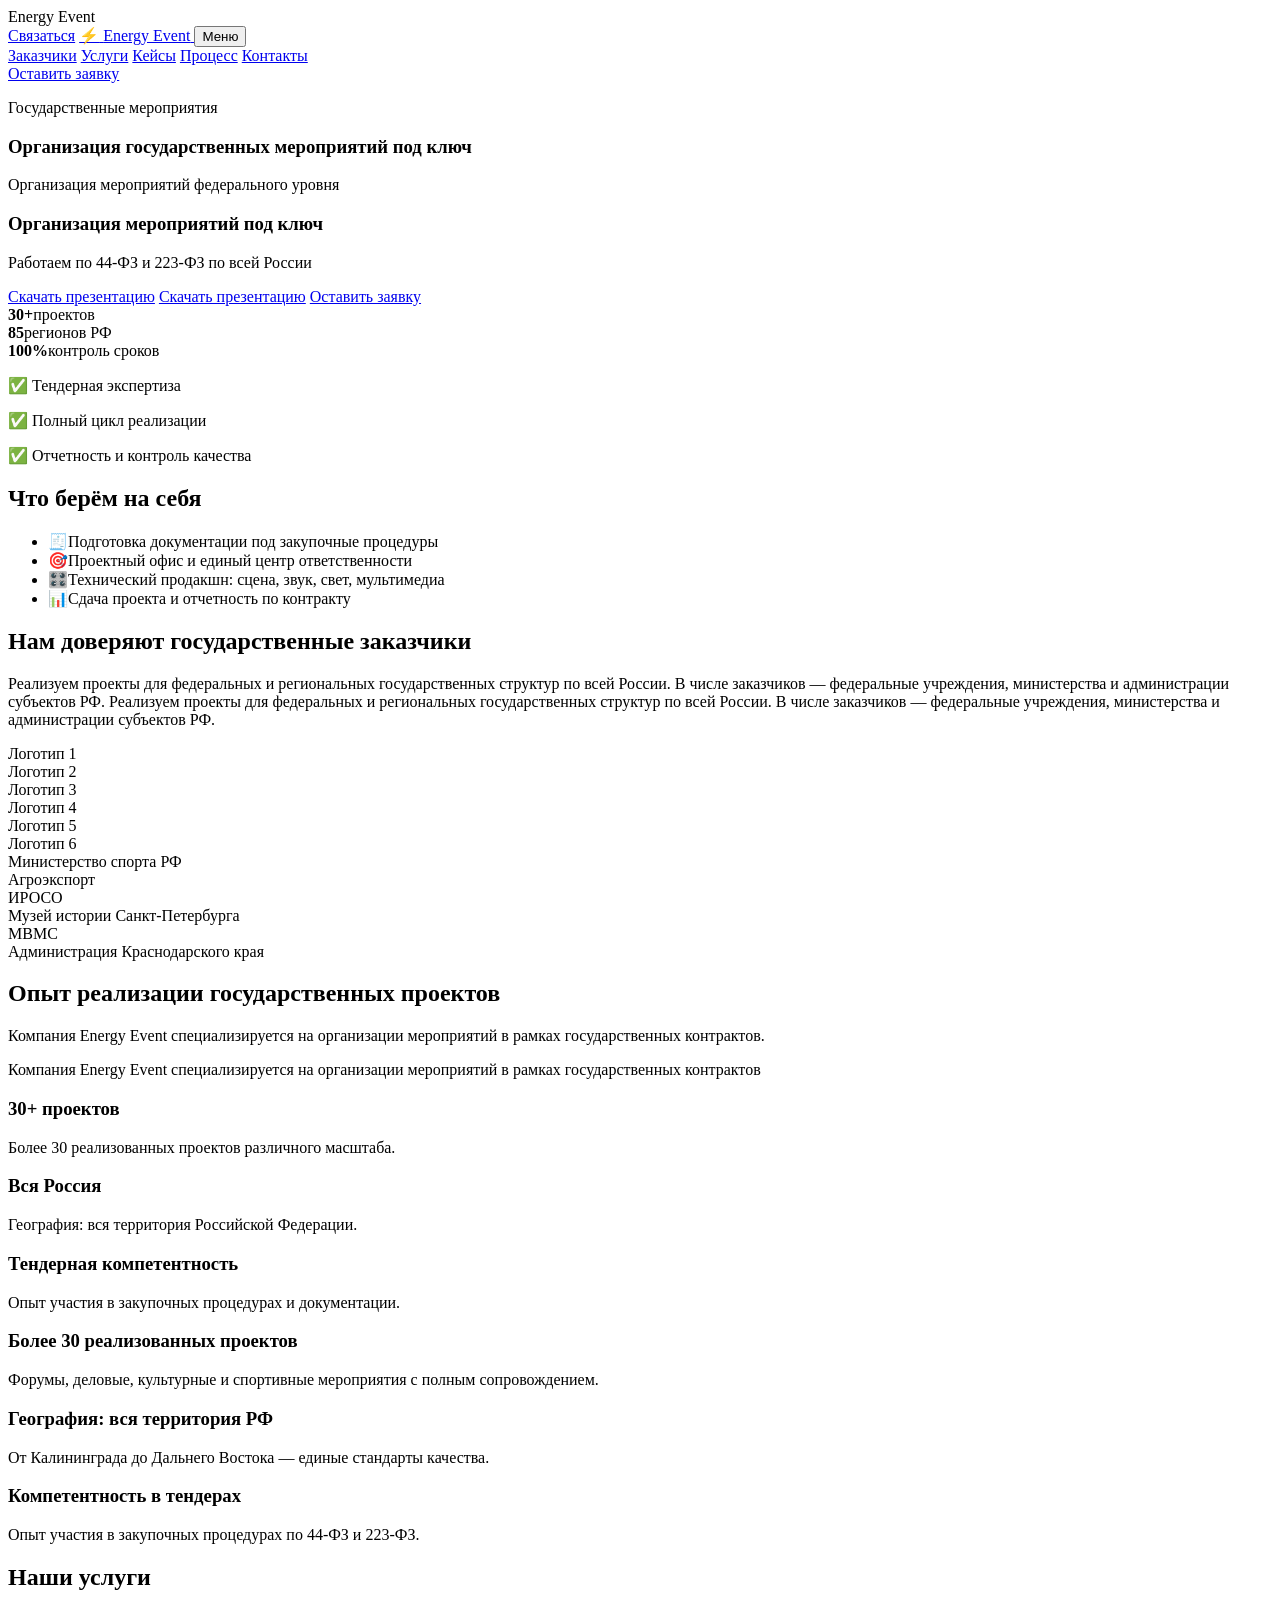
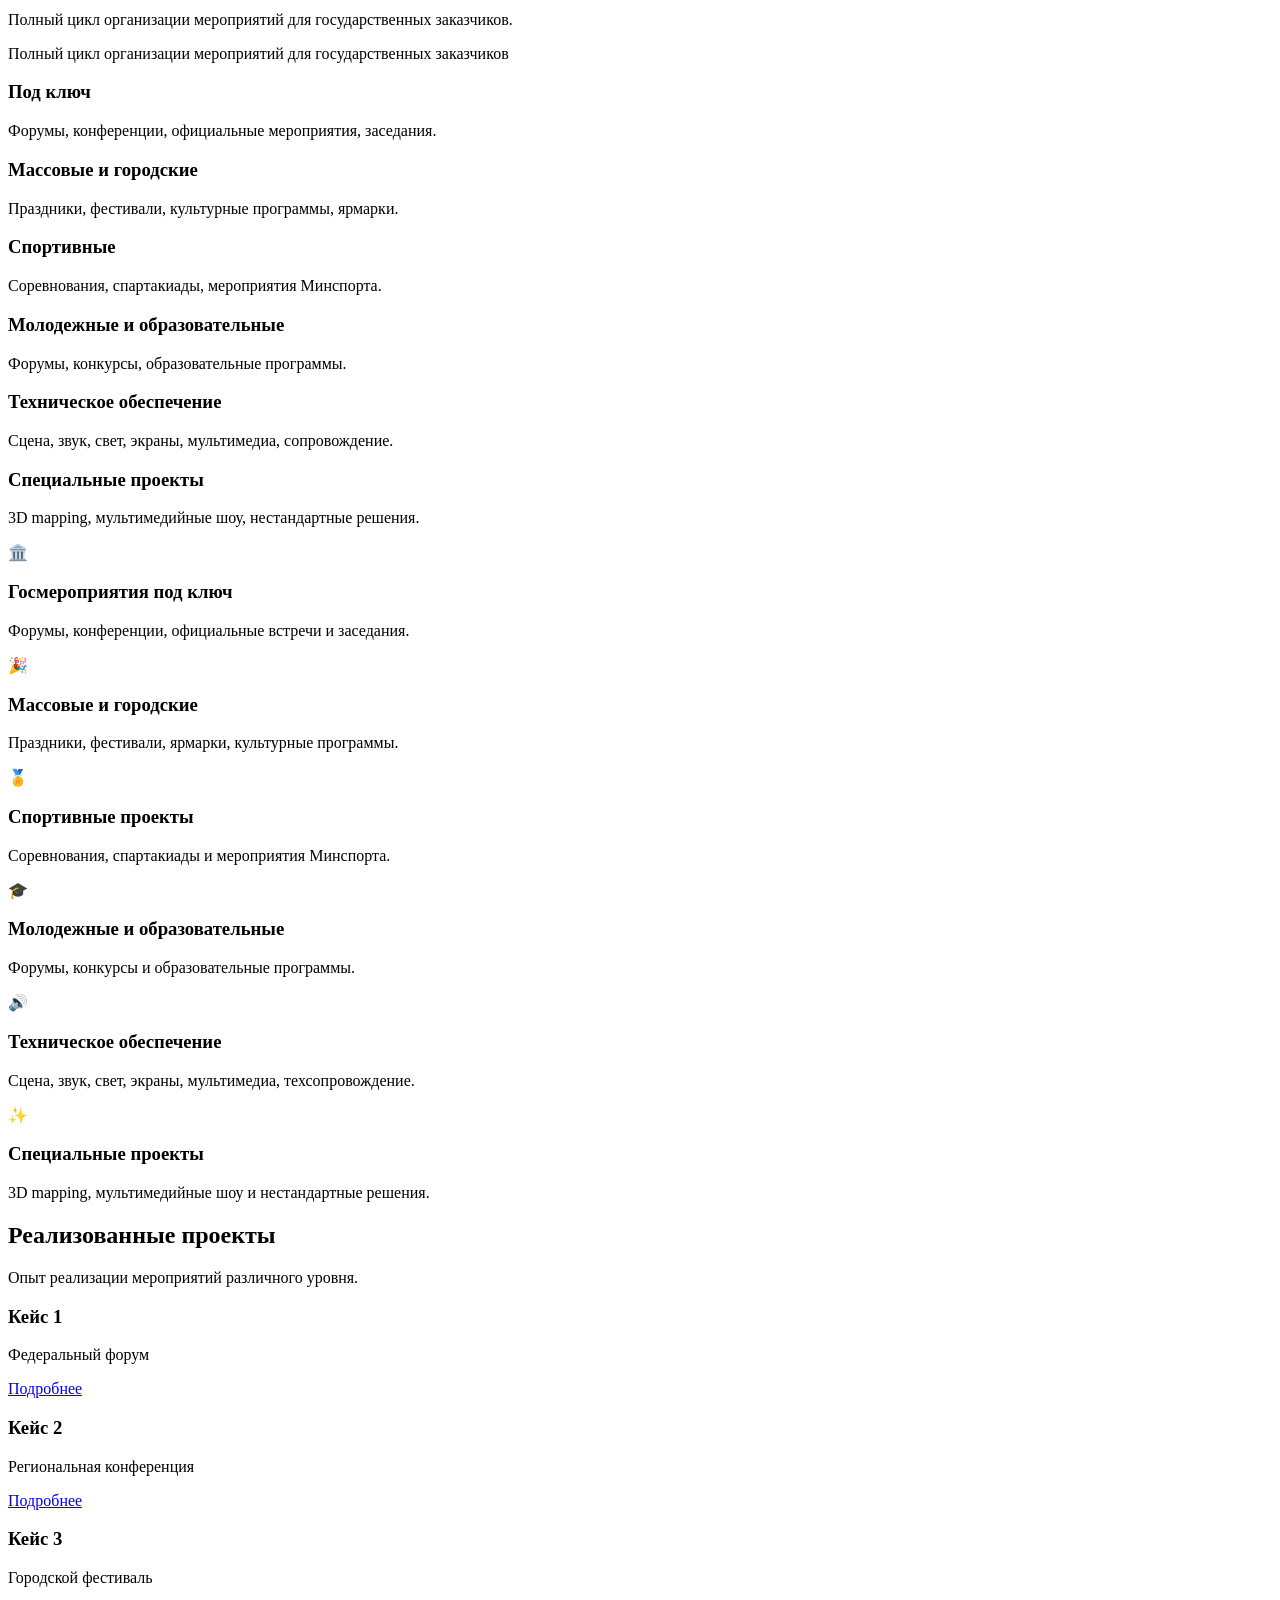
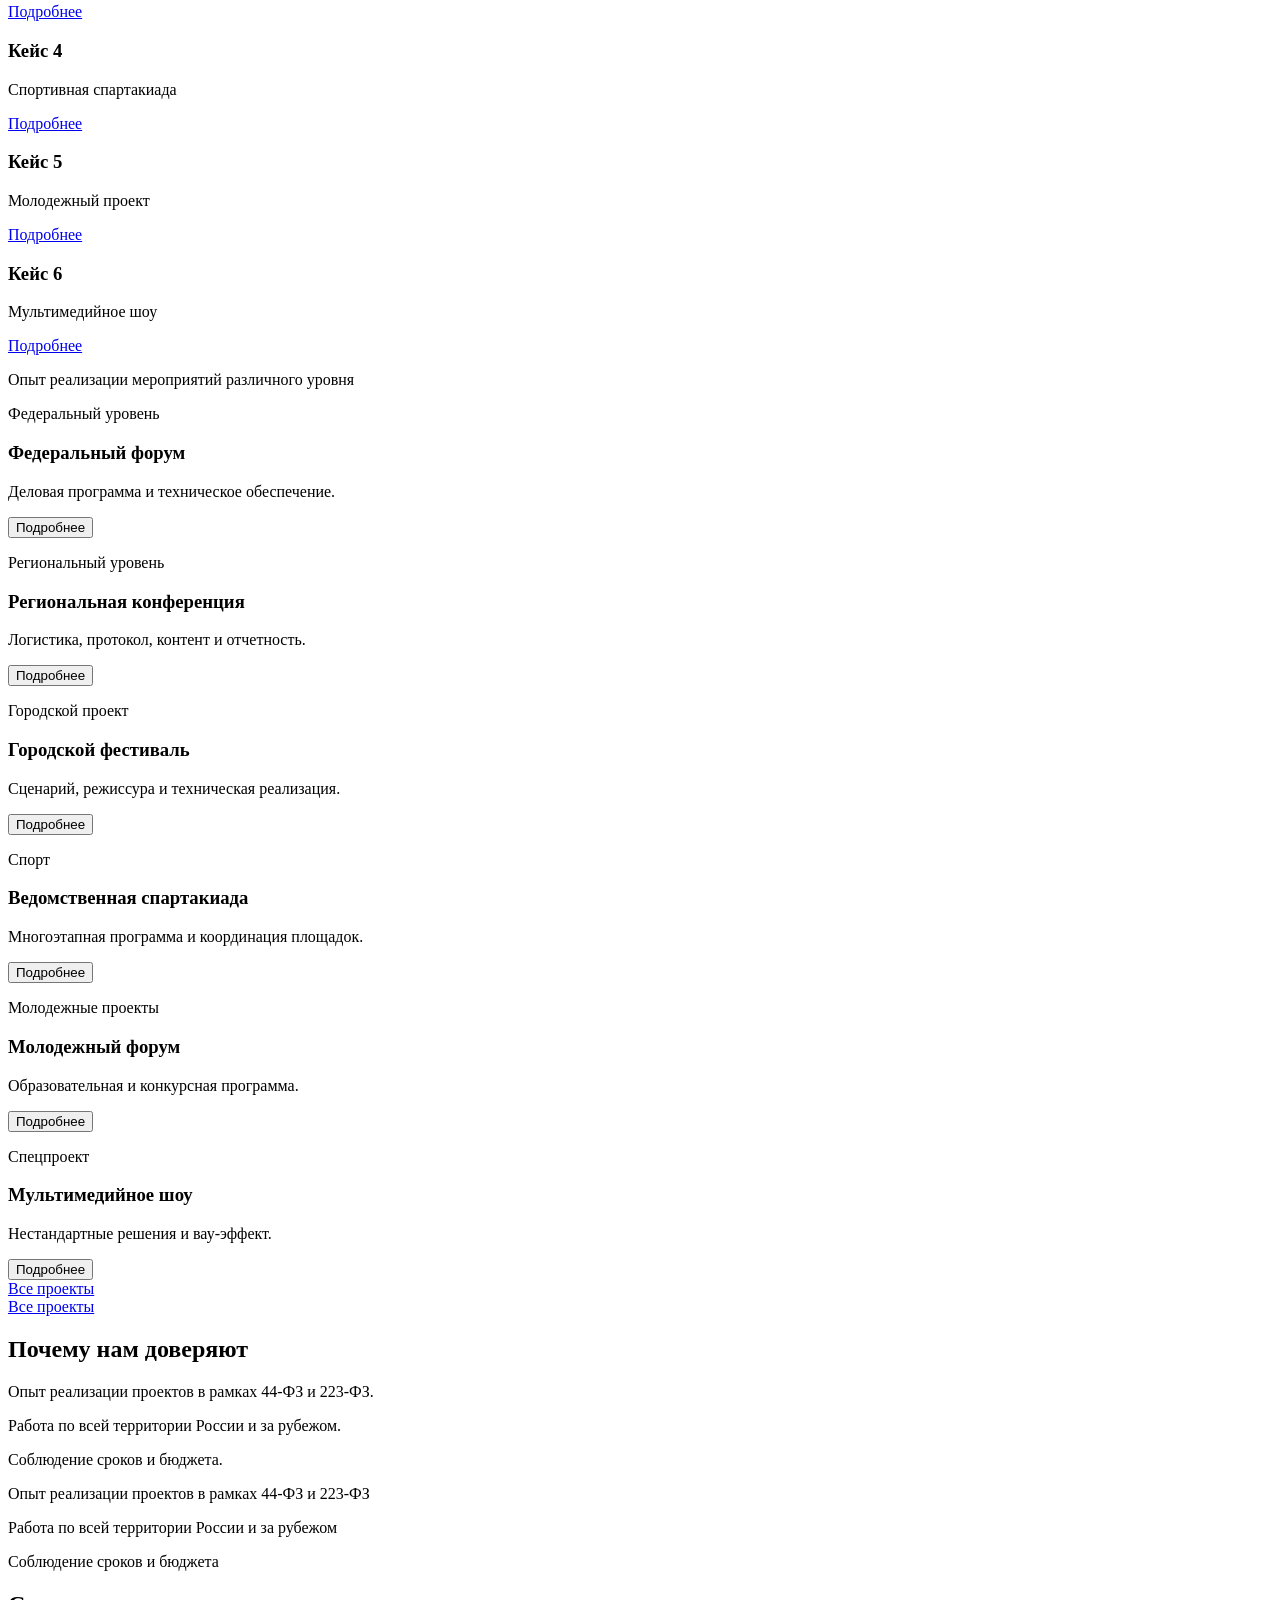
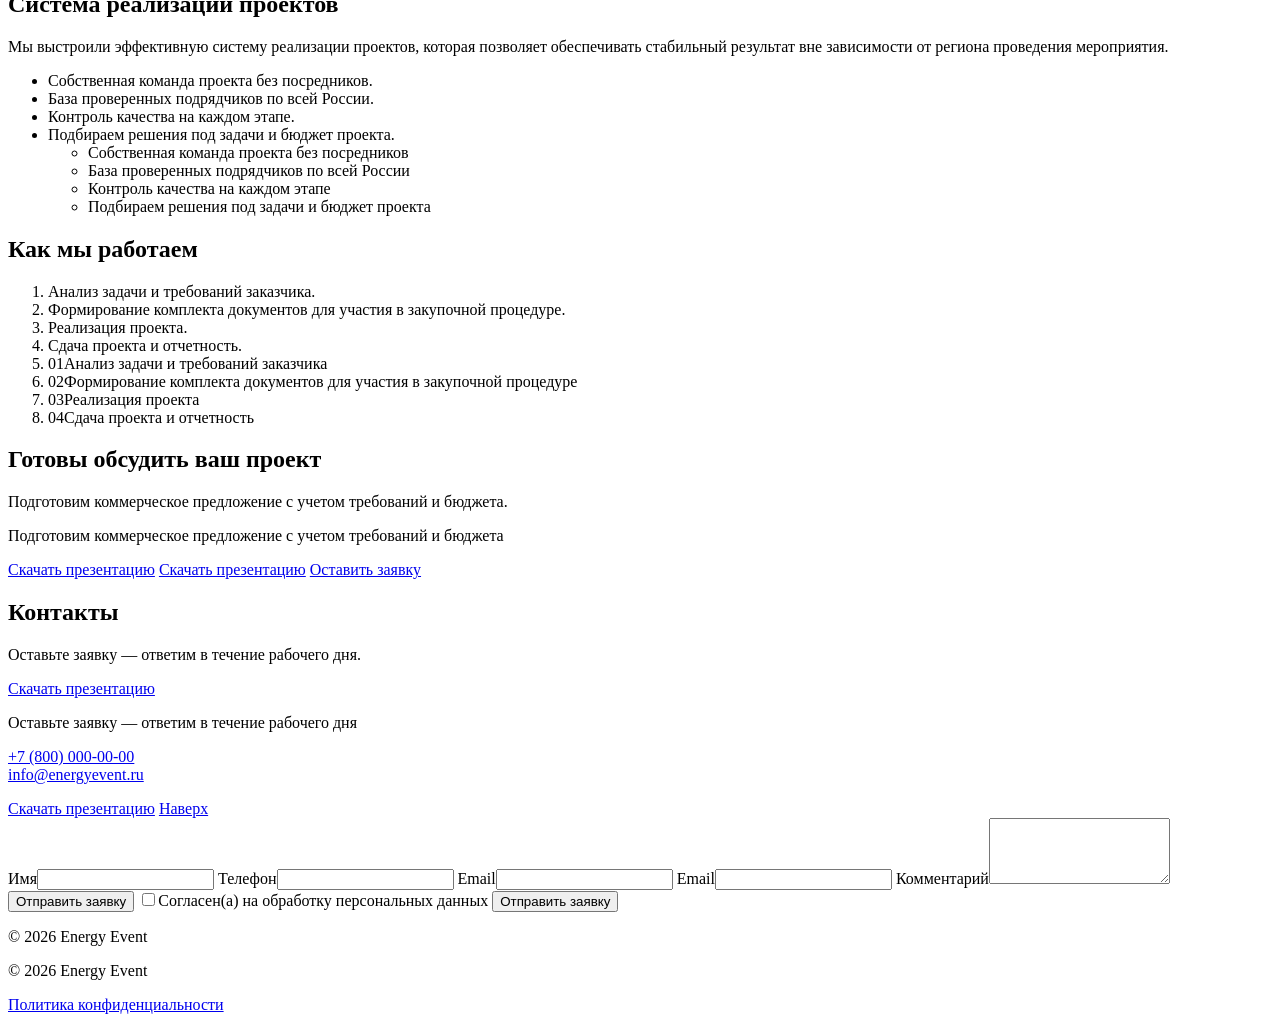
==== commit 95e7ebb6: "Create index.html" ====
--- a/index.html
+++ b/index.html
@@ -8,7 +8,7 @@
     <meta
       name="description"
       content="Организация государственных мероприятий под ключ. Работаем по 44-ФЗ и 223-ФЗ по всей России."
-      content="Energy Event организует мероприятия под ключ по 44-ФЗ и 223-ФЗ по всей России: от документации до сдачи проекта и отчетности."
+      content="Energy Event организует государственные и корпоративные мероприятия под ключ по 44-ФЗ и 223-ФЗ по всей России."
     />
     <link rel="preconnect" href="https://fonts.googleapis.com" />
     <link rel="preconnect" href="https://fonts.gstatic.com" crossorigin />
@@ -20,46 +20,68 @@
   </head>
   <body>
     <header class="topbar">
+    <header class="topbar" id="top">
       <div class="container topbar__content">
         <div class="brand">Energy Event</div>
         <a href="#contacts" class="btn btn--ghost">Связаться</a>
-        <a class="brand" href="#hero">Energy Event</a>
-        <nav class="menu">
+        <a class="brand" href="#hero" aria-label="Energy Event — на главную">
+          <span class="brand__mark">⚡</span>
+          <span>Energy Event</span>
+        </a>
+
+        <button class="menu-toggle" type="button" aria-expanded="false" aria-controls="menu">Меню</button>
+
+        <nav class="menu" id="menu">
+          <a href="#trusted">Заказчики</a>
           <a href="#services">Услуги</a>
           <a href="#cases">Кейсы</a>
+          <a href="#process">Процесс</a>
           <a href="#contacts">Контакты</a>
         </nav>
+
         <a href="#contacts" class="btn btn--ghost">Оставить заявку</a>
       </div>
     </header>
 
     <main>
       <section class="hero section section--hero" id="hero">
-      <section class="section section--hero" id="hero">
+      <section class="section hero" id="hero">
         <div class="container hero__grid">
           <div>
             <p class="eyebrow">Государственные мероприятия</p>
             <h1>Организация государственных мероприятий под ключ</h1>
-            <p class="eyebrow">Energy Event</p>
+          <div class="hero__content">
+            <p class="eyebrow">Организация мероприятий федерального уровня</p>
             <h1>Организация мероприятий под ключ</h1>
             <p class="lead">Работаем по 44-ФЗ и 223-ФЗ по всей России</p>
+
             <div class="actions">
               <a href="#" class="btn">Скачать презентацию</a>
+              <a href="presentation.pdf" class="btn" download>Скачать презентацию</a>
               <a href="#contacts" class="btn btn--secondary">Оставить заявку</a>
+            </div>
+
+            <div class="hero__kpis">
+              <div><strong>30+</strong><span>проектов</span></div>
+              <div><strong>85</strong><span>регионов РФ</span></div>
+              <div><strong>100%</strong><span>контроль сроков</span></div>
             </div>
           </div>
           <div class="hero__card">
             <p>✅ Тендерная экспертиза</p>
             <p>✅ Полный цикл реализации</p>
             <p>✅ Отчетность и контроль качества</p>
-          <div class="hero__panel">
-            <h2>Поддержка полного цикла</h2>
+          </div>
+
+          <aside class="hero__panel">
+            <h2>Что берём на себя</h2>
             <ul class="feature-list">
-              <li>Подготовка комплекта документов для закупочной процедуры</li>
-              <li>Собственная команда проекта без посредников</li>
-              <li>Контроль сроков, качества и бюджета на каждом этапе</li>
+              <li><span class="icon">🧾</span>Подготовка документации под закупочные процедуры</li>
+              <li><span class="icon">🎯</span>Проектный офис и единый центр ответственности</li>
+              <li><span class="icon">🎛️</span>Технический продакшн: сцена, звук, свет, мультимедиа</li>
+              <li><span class="icon">📊</span>Сдача проекта и отчетность по контракту</li>
             </ul>
-          </div>
+          </aside>
         </div>
       </section>
 
@@ -69,8 +91,8 @@
           <p class="section-text">
             Реализуем проекты для федеральных и региональных государственных структур по всей России. В числе
             заказчиков — федеральные учреждения, министерства и администрации субъектов РФ.
-            Реализуем проекты для федеральных и региональных государственных структур по всей России.
-            В числе заказчиков — федеральные учреждения, министерства и администрации субъектов РФ.
+            Реализуем проекты для федеральных и региональных государственных структур по всей России. В числе заказчиков
+            — федеральные учреждения, министерства и администрации субъектов РФ.
           </p>
           <div class="logo-grid">
             <div class="logo-item">Логотип 1</div>
@@ -79,6 +101,7 @@
             <div class="logo-item">Логотип 4</div>
             <div class="logo-item">Логотип 5</div>
             <div class="logo-item">Логотип 6</div>
+
           <div class="logo-grid" aria-label="Логотипы заказчиков">
             <article class="logo-item">Министерство спорта РФ</article>
             <article class="logo-item">Агроэкспорт</article>
@@ -95,23 +118,24 @@
           <h2>Опыт реализации государственных проектов</h2>
           <p class="section-text">
             Компания Energy Event специализируется на организации мероприятий в рамках государственных контрактов.
-            Компания Energy Event специализируется на организации мероприятий в рамках государственных контрактов
           </p>
+          <p class="section-text">Компания Energy Event специализируется на организации мероприятий в рамках государственных контрактов</p>
+
           <div class="cards cards--3">
             <article class="card"><h3>30+ проектов</h3><p>Более 30 реализованных проектов различного масштаба.</p></article>
             <article class="card"><h3>Вся Россия</h3><p>География: вся территория Российской Федерации.</p></article>
             <article class="card"><h3>Тендерная компетентность</h3><p>Опыт участия в закупочных процедурах и документации.</p></article>
             <article class="card">
-              <h3>Более 30 проектов</h3>
-              <p>Реализованы федеральные и региональные мероприятия разного масштаба.</p>
+              <h3>Более 30 реализованных проектов</h3>
+              <p>Форумы, деловые, культурные и спортивные мероприятия с полным сопровождением.</p>
             </article>
             <article class="card">
-              <h3>География: вся Россия</h3>
-              <p>Проводим проекты на всей территории Российской Федерации.</p>
+              <h3>География: вся территория РФ</h3>
+              <p>От Калининграда до Дальнего Востока — единые стандарты качества.</p>
             </article>
             <article class="card">
-              <h3>Тендерная компетентность</h3>
-              <p>Опыт работы с закупочными процедурами по 44-ФЗ и 223-ФЗ.</p>
+              <h3>Компетентность в тендерах</h3>
+              <p>Опыт участия в закупочных процедурах по 44-ФЗ и 223-ФЗ.</p>
             </article>
           </div>
         </div>
@@ -122,6 +146,7 @@
           <h2>Наши услуги</h2>
           <p class="section-text section-text--left">Полный цикл организации мероприятий для государственных заказчиков.</p>
           <p class="section-text section-text--left">Полный цикл организации мероприятий для государственных заказчиков</p>
+
           <div class="cards cards--3">
             <article class="card"><h3>Под ключ</h3><p>Форумы, конференции, официальные мероприятия, заседания.</p></article>
             <article class="card"><h3>Массовые и городские</h3><p>Праздники, фестивали, культурные программы, ярмарки.</p></article>
@@ -129,27 +154,33 @@
             <article class="card"><h3>Молодежные и образовательные</h3><p>Форумы, конкурсы, образовательные программы.</p></article>
             <article class="card"><h3>Техническое обеспечение</h3><p>Сцена, звук, свет, экраны, мультимедиа, сопровождение.</p></article>
             <article class="card"><h3>Специальные проекты</h3><p>3D mapping, мультимедийные шоу, нестандартные решения.</p></article>
-            <article class="card">
-              <h3>Организация мероприятий под ключ</h3>
-              <p>Форумы, конференции, официальные мероприятия, заседания.</p>
-            </article>
-            <article class="card">
-              <h3>Массовые и городские мероприятия</h3>
-              <p>Праздники, фестивали, культурные программы, ярмарки.</p>
-            </article>
-            <article class="card">
-              <h3>Спортивные мероприятия</h3>
-              <p>Соревнования, спартакиады, мероприятия Минспорта.</p>
-            </article>
-            <article class="card">
-              <h3>Молодежные и образовательные проекты</h3>
-              <p>Форумы, конкурсы, образовательные программы.</p>
-            </article>
-            <article class="card">
+            <article class="card card--service">
+              <div class="card__icon">🏛️</div>
+              <h3>Госмероприятия под ключ</h3>
+              <p>Форумы, конференции, официальные встречи и заседания.</p>
+            </article>
+            <article class="card card--service">
+              <div class="card__icon">🎉</div>
+              <h3>Массовые и городские</h3>
+              <p>Праздники, фестивали, ярмарки, культурные программы.</p>
+            </article>
+            <article class="card card--service">
+              <div class="card__icon">🏅</div>
+              <h3>Спортивные проекты</h3>
+              <p>Соревнования, спартакиады и мероприятия Минспорта.</p>
+            </article>
+            <article class="card card--service">
+              <div class="card__icon">🎓</div>
+              <h3>Молодежные и образовательные</h3>
+              <p>Форумы, конкурсы и образовательные программы.</p>
+            </article>
+            <article class="card card--service">
+              <div class="card__icon">🔊</div>
               <h3>Техническое обеспечение</h3>
-              <p>Сцена, звук, свет, экраны, мультимедиа и техническое сопровождение.</p>
-            </article>
-            <article class="card">
+              <p>Сцена, звук, свет, экраны, мультимедиа, техсопровождение.</p>
+            </article>
+            <article class="card card--service">
+              <div class="card__icon">✨</div>
               <h3>Специальные проекты</h3>
               <p>3D mapping, мультимедийные шоу и нестандартные решения.</p>
             </article>
@@ -169,43 +200,48 @@
             <article class="case-card"><h3>Кейс 5</h3><p>Молодежный проект</p><a href="#" class="btn btn--small">Подробнее</a></article>
             <article class="case-card"><h3>Кейс 6</h3><p>Мультимедийное шоу</p><a href="#" class="btn btn--small">Подробнее</a></article>
           <p class="section-text section-text--left">Опыт реализации мероприятий различного уровня</p>
+
           <div class="cards cards--3">
-            <article class="case-card">
+            <article class="case-card" data-case="Федеральный форум" data-detail="Комплексная организация форума на 1 500+ участников: деловая программа, технический продакшн, протокол.">
               <p class="case-tag">Федеральный уровень</p>
-              <h3>Кейс 1</h3>
-              <p>Организация отраслевого форума с официальной программой.</p>
-              <a href="#" class="btn btn--small">Подробнее</a>
-            </article>
-            <article class="case-card">
+              <h3>Федеральный форум</h3>
+              <p>Деловая программа и техническое обеспечение.</p>
+              <button class="btn btn--small case-open" type="button">Подробнее</button>
+            </article>
+            <article class="case-card" data-case="Региональная конференция" data-detail="Организация конференции для органов власти: регистрация, логистика, контент, отчетность.">
               <p class="case-tag">Региональный уровень</p>
-              <h3>Кейс 2</h3>
-              <p>Проведение крупной региональной конференции.</p>
-              <a href="#" class="btn btn--small">Подробнее</a>
-            </article>
-            <article class="case-card">
+              <h3>Региональная конференция</h3>
+              <p>Логистика, протокол, контент и отчетность.</p>
+              <button class="btn btn--small case-open" type="button">Подробнее</button>
+            </article>
+            <article class="case-card" data-case="Городской фестиваль" data-detail="Разработка сценария и продакшн городского события с мультимедийными зонами.">
               <p class="case-tag">Городской проект</p>
-              <h3>Кейс 3</h3>
-              <p>Сценарий и продакшн городского культурного фестиваля.</p>
-              <a href="#" class="btn btn--small">Подробнее</a>
-            </article>
-            <article class="case-card">
+              <h3>Городской фестиваль</h3>
+              <p>Сценарий, режиссура и техническая реализация.</p>
+              <button class="btn btn--small case-open" type="button">Подробнее</button>
+            </article>
+            <article class="case-card" data-case="Спартакиада" data-detail="Проведение ведомственной спартакиады в несколько этапов с церемонией открытия и закрытия.">
               <p class="case-tag">Спорт</p>
-              <h3>Кейс 4</h3>
-              <p>Организация спортивной спартакиады для ведомственного заказчика.</p>
-              <a href="#" class="btn btn--small">Подробнее</a>
-            </article>
-            <article class="case-card">
+              <h3>Ведомственная спартакиада</h3>
+              <p>Многоэтапная программа и координация площадок.</p>
+              <button class="btn btn--small case-open" type="button">Подробнее</button>
+            </article>
+            <article class="case-card" data-case="Молодежный форум" data-detail="Образовательный проект с конкурсным треком, наставниками и финальной презентацией работ.">
               <p class="case-tag">Молодежные проекты</p>
-              <h3>Кейс 5</h3>
-              <p>Форум с образовательной программой и конкурсным треком.</p>
-              <a href="#" class="btn btn--small">Подробнее</a>
-            </article>
-            <article class="case-card">
+              <h3>Молодежный форум</h3>
+              <p>Образовательная и конкурсная программа.</p>
+              <button class="btn btn--small case-open" type="button">Подробнее</button>
+            </article>
+            <article class="case-card" data-case="Мультимедийное шоу" data-detail="Спецпроект с 3D mapping, синхронизацией света/звука и режиссурой шоу-программы.">
               <p class="case-tag">Спецпроект</p>
-              <h3>Кейс 6</h3>
-              <p>Мультимедийный сценарий с комплексной технической реализацией.</p>
-              <a href="#" class="btn btn--small">Подробнее</a>
-            </article>
+              <h3>Мультимедийное шоу</h3>
+              <p>Нестандартные решения и вау-эффект.</p>
+              <button class="btn btn--small case-open" type="button">Подробнее</button>
+            </article>
+          </div>
+
+          <div class="section-cta">
+            <a href="#" class="btn btn--secondary">Все проекты</a>
           </div>
           <div class="section-cta"><a href="#" class="btn btn--secondary">Все проекты</a></div>
         </div>
@@ -254,10 +290,10 @@
             <li>Формирование комплекта документов для участия в закупочной процедуре.</li>
             <li>Реализация проекта.</li>
             <li>Сдача проекта и отчетность.</li>
-            <li>Анализ задачи и требований заказчика</li>
-            <li>Формирование комплекта документов для участия в закупочной процедуре</li>
-            <li>Реализация проекта</li>
-            <li>Сдача проекта и отчетность</li>
+            <li><span>01</span>Анализ задачи и требований заказчика</li>
+            <li><span>02</span>Формирование комплекта документов для участия в закупочной процедуре</li>
+            <li><span>03</span>Реализация проекта</li>
+            <li><span>04</span>Сдача проекта и отчетность</li>
           </ol>
         </div>
       </section>
@@ -269,6 +305,7 @@
           <p class="section-text">Подготовим коммерческое предложение с учетом требований и бюджета</p>
           <div class="actions actions--center">
             <a href="#" class="btn">Скачать презентацию</a>
+            <a href="presentation.pdf" class="btn" download>Скачать презентацию</a>
             <a href="#contacts" class="btn btn--secondary">Оставить заявку</a>
           </div>
         </div>
@@ -279,24 +316,29 @@
           <div>
             <h2>Контакты</h2>
             <p class="section-text section-text--left">Оставьте заявку — ответим в течение рабочего дня.</p>
+            <a href="#" class="btn">Скачать презентацию</a>
             <p class="section-text section-text--left">Оставьте заявку — ответим в течение рабочего дня</p>
             <p class="contact-links">
               <a href="tel:+78000000000">+7 (800) 000-00-00</a><br />
               <a href="mailto:info@energyevent.ru">info@energyevent.ru</a>
             </p>
-            <a href="#" class="btn">Скачать презентацию</a>
+            <div class="actions">
+              <a href="presentation.pdf" class="btn" download>Скачать презентацию</a>
+              <a href="#top" class="btn btn--secondary">Наверх</a>
+            </div>
           </div>
           <form class="contact-form">
+
+          <form class="contact-form" id="lead-form">
             <label>Имя<input type="text" name="name" required /></label>
             <label>Телефон<input type="tel" name="phone" required /></label>
             <label>Email<input type="email" name="email" /></label>
             <label>Email<input type="email" name="email" required /></label>
             <label>Комментарий<textarea name="message" rows="4"></textarea></label>
-            <label class="consent"
-              ><input type="checkbox" required />
-              <span>Согласен(а) на обработку персональных данных</span></label
-            >
             <button type="submit" class="btn btn--secondary">Отправить заявку</button>
+            <label class="consent"><input type="checkbox" required /><span>Согласен(а) на обработку персональных данных</span></label>
+            <button type="submit" class="btn">Отправить заявку</button>
+            <p class="form-status" id="form-status" aria-live="polite"></p>
           </form>
         </div>
       </section>
@@ -309,5 +351,15 @@
         <a href="#">Политика конфиденциальности</a>
       </div>
     </footer>
+
+    <dialog class="case-modal" id="case-modal">
+      <article>
+        <h3 id="case-modal-title"></h3>
+        <p id="case-modal-text"></p>
+        <button class="btn btn--secondary" id="case-modal-close" type="button">Закрыть</button>
+      </article>
+    </dialog>
+
+    <script src="script.js"></script>
   </body>
 </html>
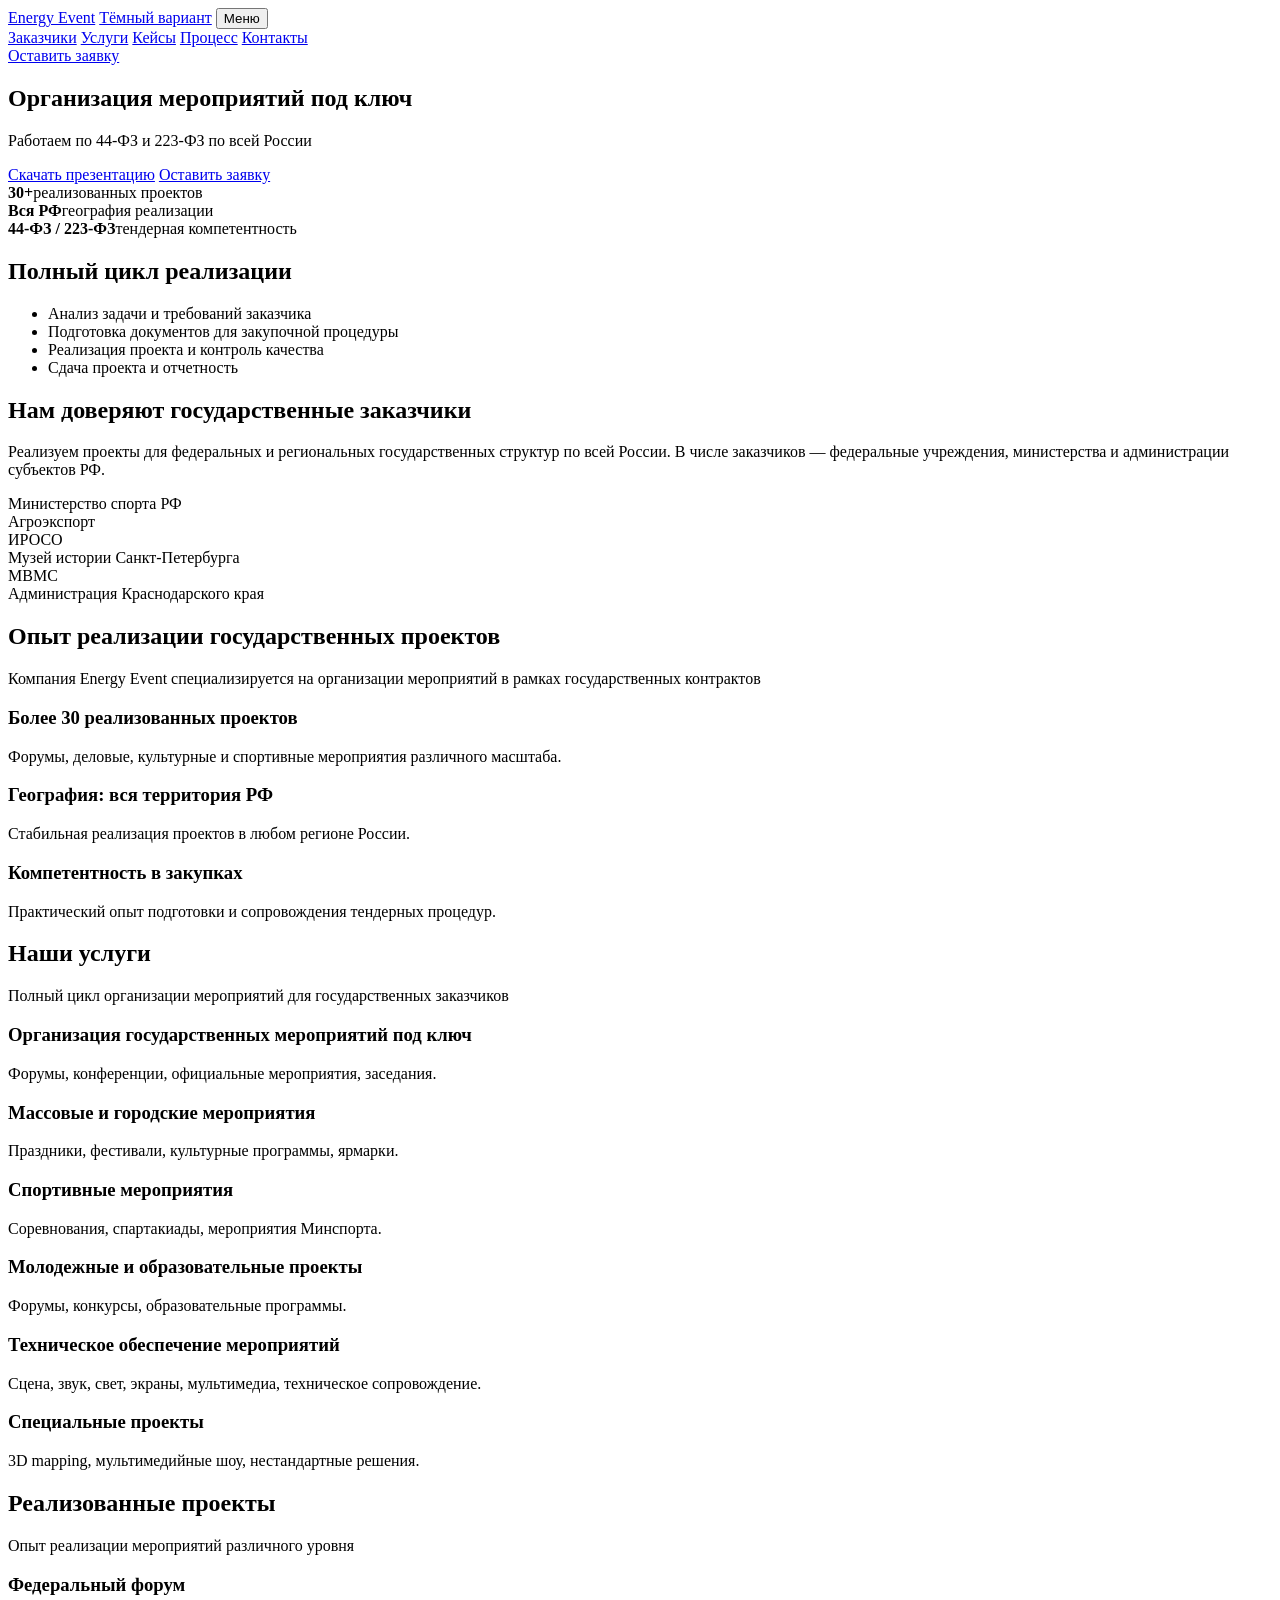
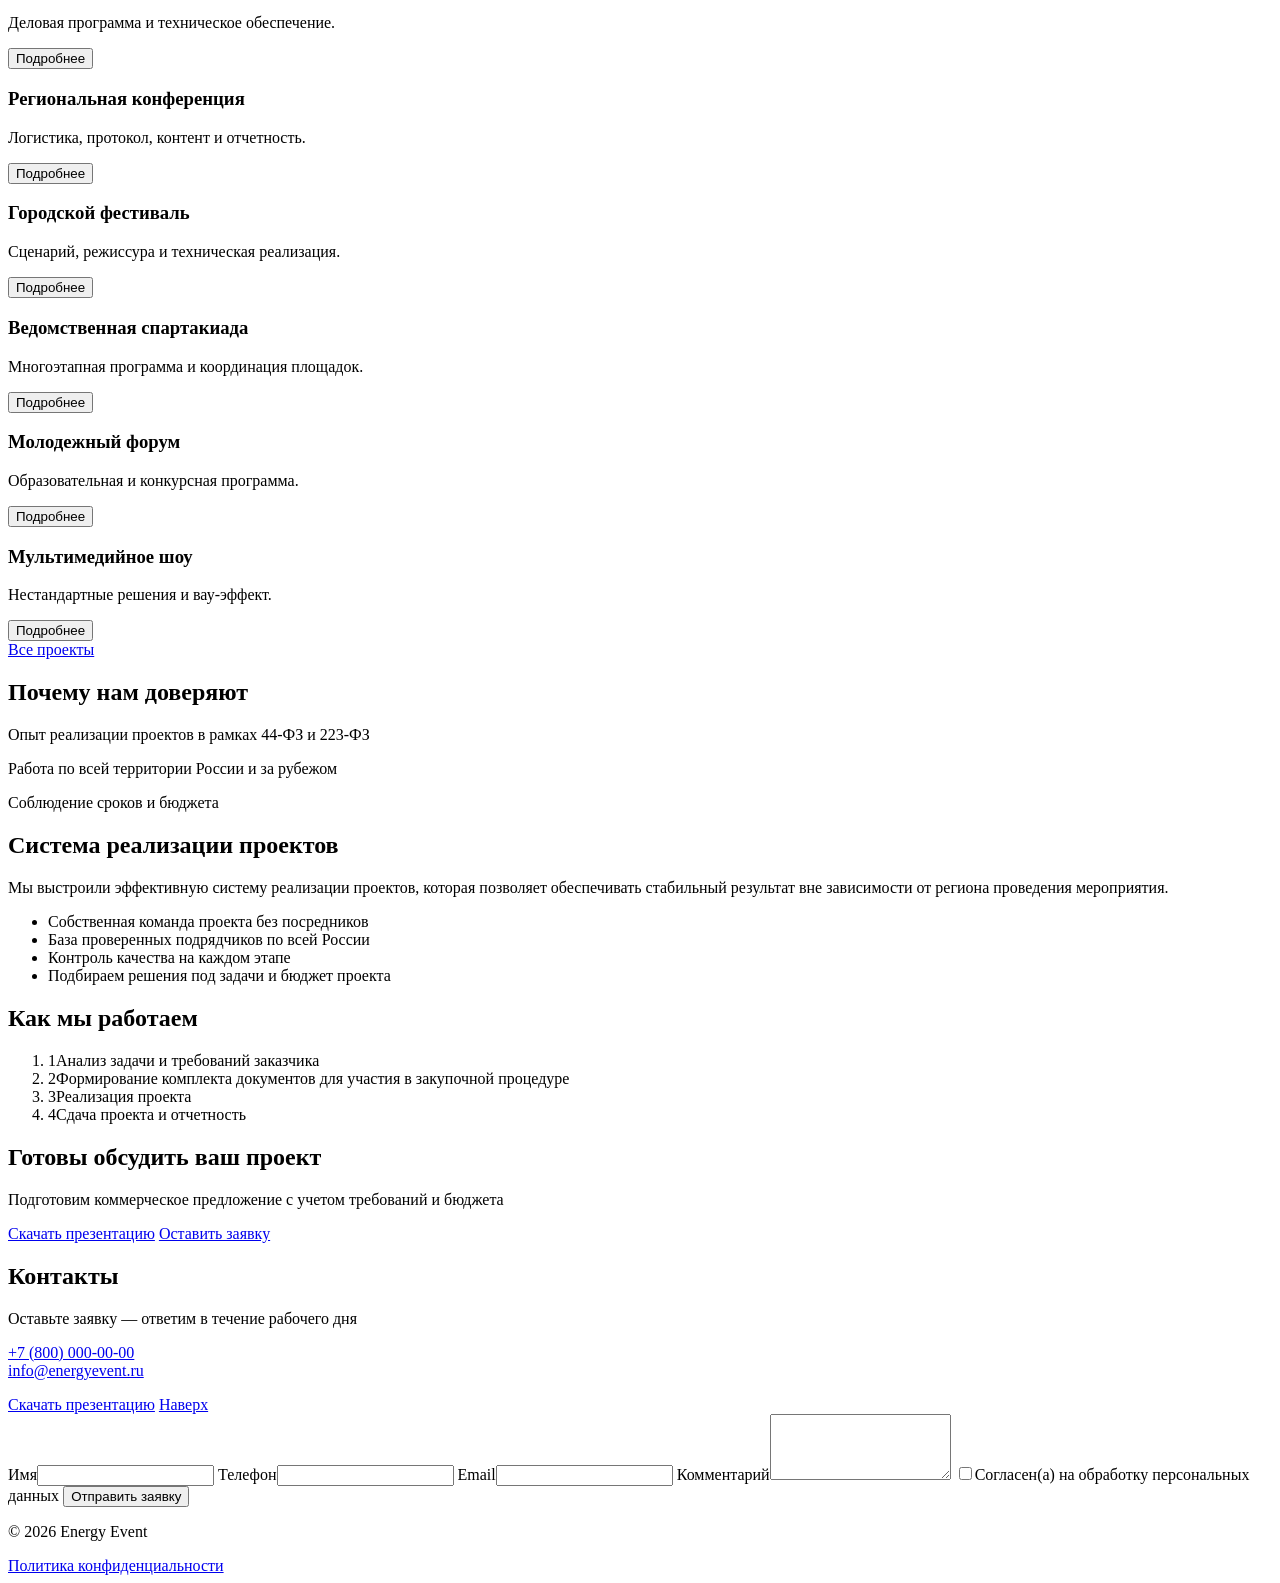
==== commit b27f6558: "Create index.html" ====
--- a/index.html
+++ b/index.html
@@ -3,12 +3,10 @@
   <head>
     <meta charset="UTF-8" />
     <meta name="viewport" content="width=device-width, initial-scale=1.0" />
-    <title>Energy Event — Организация государственных мероприятий</title>
     <title>Energy Event — Организация мероприятий под ключ</title>
     <meta
       name="description"
-      content="Организация государственных мероприятий под ключ. Работаем по 44-ФЗ и 223-ФЗ по всей России."
-      content="Energy Event организует государственные и корпоративные мероприятия под ключ по 44-ФЗ и 223-ФЗ по всей России."
+      content="Energy Event организует мероприятия под ключ по 44-ФЗ и 223-ФЗ по всей России: от документации до реализации и отчетности."
     />
     <link rel="preconnect" href="https://fonts.googleapis.com" />
     <link rel="preconnect" href="https://fonts.gstatic.com" crossorigin />
@@ -19,18 +17,12 @@
     <link rel="stylesheet" href="styles.css" />
   </head>
   <body>
-    <header class="topbar">
     <header class="topbar" id="top">
       <div class="container topbar__content">
-        <div class="brand">Energy Event</div>
-        <a href="#contacts" class="btn btn--ghost">Связаться</a>
-        <a class="brand" href="#hero" aria-label="Energy Event — на главную">
-          <span class="brand__mark">⚡</span>
-          <span>Energy Event</span>
-        </a>
+        <a class="brand" href="#hero">Energy Event</a>
+        <a class="variant-link" href="index_dark.html">Тёмный вариант</a>
 
         <button class="menu-toggle" type="button" aria-expanded="false" aria-controls="menu">Меню</button>
-
         <nav class="menu" id="menu">
           <a href="#trusted">Заказчики</a>
           <a href="#services">Услуги</a>
@@ -44,42 +36,28 @@
     </header>
 
     <main>
-      <section class="hero section section--hero" id="hero">
       <section class="section hero" id="hero">
         <div class="container hero__grid">
-          <div>
-            <p class="eyebrow">Государственные мероприятия</p>
-            <h1>Организация государственных мероприятий под ключ</h1>
           <div class="hero__content">
-            <p class="eyebrow">Организация мероприятий федерального уровня</p>
             <h1>Организация мероприятий под ключ</h1>
             <p class="lead">Работаем по 44-ФЗ и 223-ФЗ по всей России</p>
-
             <div class="actions">
-              <a href="#" class="btn">Скачать презентацию</a>
               <a href="presentation.pdf" class="btn" download>Скачать презентацию</a>
               <a href="#contacts" class="btn btn--secondary">Оставить заявку</a>
             </div>
-
             <div class="hero__kpis">
-              <div><strong>30+</strong><span>проектов</span></div>
-              <div><strong>85</strong><span>регионов РФ</span></div>
-              <div><strong>100%</strong><span>контроль сроков</span></div>
+              <div><strong>30+</strong><span>реализованных проектов</span></div>
+              <div><strong>Вся РФ</strong><span>география реализации</span></div>
+              <div><strong>44-ФЗ / 223-ФЗ</strong><span>тендерная компетентность</span></div>
             </div>
           </div>
-          <div class="hero__card">
-            <p>✅ Тендерная экспертиза</p>
-            <p>✅ Полный цикл реализации</p>
-            <p>✅ Отчетность и контроль качества</p>
-          </div>
-
           <aside class="hero__panel">
-            <h2>Что берём на себя</h2>
+            <h2>Полный цикл реализации</h2>
             <ul class="feature-list">
-              <li><span class="icon">🧾</span>Подготовка документации под закупочные процедуры</li>
-              <li><span class="icon">🎯</span>Проектный офис и единый центр ответственности</li>
-              <li><span class="icon">🎛️</span>Технический продакшн: сцена, звук, свет, мультимедиа</li>
-              <li><span class="icon">📊</span>Сдача проекта и отчетность по контракту</li>
+              <li><span class="dot"></span>Анализ задачи и требований заказчика</li>
+              <li><span class="dot"></span>Подготовка документов для закупочной процедуры</li>
+              <li><span class="dot"></span>Реализация проекта и контроль качества</li>
+              <li><span class="dot"></span>Сдача проекта и отчетность</li>
             </ul>
           </aside>
         </div>
@@ -91,17 +69,7 @@
           <p class="section-text">
             Реализуем проекты для федеральных и региональных государственных структур по всей России. В числе
             заказчиков — федеральные учреждения, министерства и администрации субъектов РФ.
-            Реализуем проекты для федеральных и региональных государственных структур по всей России. В числе заказчиков
-            — федеральные учреждения, министерства и администрации субъектов РФ.
           </p>
-          <div class="logo-grid">
-            <div class="logo-item">Логотип 1</div>
-            <div class="logo-item">Логотип 2</div>
-            <div class="logo-item">Логотип 3</div>
-            <div class="logo-item">Логотип 4</div>
-            <div class="logo-item">Логотип 5</div>
-            <div class="logo-item">Логотип 6</div>
-
           <div class="logo-grid" aria-label="Логотипы заказчиков">
             <article class="logo-item">Министерство спорта РФ</article>
             <article class="logo-item">Агроэкспорт</article>
@@ -116,26 +84,19 @@
       <section class="section section--center" id="stats">
         <div class="container">
           <h2>Опыт реализации государственных проектов</h2>
-          <p class="section-text">
-            Компания Energy Event специализируется на организации мероприятий в рамках государственных контрактов.
-          </p>
           <p class="section-text">Компания Energy Event специализируется на организации мероприятий в рамках государственных контрактов</p>
-
-          <div class="cards cards--3">
-            <article class="card"><h3>30+ проектов</h3><p>Более 30 реализованных проектов различного масштаба.</p></article>
-            <article class="card"><h3>Вся Россия</h3><p>География: вся территория Российской Федерации.</p></article>
-            <article class="card"><h3>Тендерная компетентность</h3><p>Опыт участия в закупочных процедурах и документации.</p></article>
+          <div class="cards cards--3">
             <article class="card">
               <h3>Более 30 реализованных проектов</h3>
-              <p>Форумы, деловые, культурные и спортивные мероприятия с полным сопровождением.</p>
+              <p>Форумы, деловые, культурные и спортивные мероприятия различного масштаба.</p>
             </article>
             <article class="card">
               <h3>География: вся территория РФ</h3>
-              <p>От Калининграда до Дальнего Востока — единые стандарты качества.</p>
+              <p>Стабильная реализация проектов в любом регионе России.</p>
             </article>
             <article class="card">
-              <h3>Компетентность в тендерах</h3>
-              <p>Опыт участия в закупочных процедурах по 44-ФЗ и 223-ФЗ.</p>
+              <h3>Компетентность в закупках</h3>
+              <p>Практический опыт подготовки и сопровождения тендерных процедур.</p>
             </article>
           </div>
         </div>
@@ -144,46 +105,14 @@
       <section class="section" id="services">
         <div class="container">
           <h2>Наши услуги</h2>
-          <p class="section-text section-text--left">Полный цикл организации мероприятий для государственных заказчиков.</p>
           <p class="section-text section-text--left">Полный цикл организации мероприятий для государственных заказчиков</p>
-
-          <div class="cards cards--3">
-            <article class="card"><h3>Под ключ</h3><p>Форумы, конференции, официальные мероприятия, заседания.</p></article>
-            <article class="card"><h3>Массовые и городские</h3><p>Праздники, фестивали, культурные программы, ярмарки.</p></article>
-            <article class="card"><h3>Спортивные</h3><p>Соревнования, спартакиады, мероприятия Минспорта.</p></article>
-            <article class="card"><h3>Молодежные и образовательные</h3><p>Форумы, конкурсы, образовательные программы.</p></article>
-            <article class="card"><h3>Техническое обеспечение</h3><p>Сцена, звук, свет, экраны, мультимедиа, сопровождение.</p></article>
+          <div class="cards cards--3">
+            <article class="card"><h3>Организация государственных мероприятий под ключ</h3><p>Форумы, конференции, официальные мероприятия, заседания.</p></article>
+            <article class="card"><h3>Массовые и городские мероприятия</h3><p>Праздники, фестивали, культурные программы, ярмарки.</p></article>
+            <article class="card"><h3>Спортивные мероприятия</h3><p>Соревнования, спартакиады, мероприятия Минспорта.</p></article>
+            <article class="card"><h3>Молодежные и образовательные проекты</h3><p>Форумы, конкурсы, образовательные программы.</p></article>
+            <article class="card"><h3>Техническое обеспечение мероприятий</h3><p>Сцена, звук, свет, экраны, мультимедиа, техническое сопровождение.</p></article>
             <article class="card"><h3>Специальные проекты</h3><p>3D mapping, мультимедийные шоу, нестандартные решения.</p></article>
-            <article class="card card--service">
-              <div class="card__icon">🏛️</div>
-              <h3>Госмероприятия под ключ</h3>
-              <p>Форумы, конференции, официальные встречи и заседания.</p>
-            </article>
-            <article class="card card--service">
-              <div class="card__icon">🎉</div>
-              <h3>Массовые и городские</h3>
-              <p>Праздники, фестивали, ярмарки, культурные программы.</p>
-            </article>
-            <article class="card card--service">
-              <div class="card__icon">🏅</div>
-              <h3>Спортивные проекты</h3>
-              <p>Соревнования, спартакиады и мероприятия Минспорта.</p>
-            </article>
-            <article class="card card--service">
-              <div class="card__icon">🎓</div>
-              <h3>Молодежные и образовательные</h3>
-              <p>Форумы, конкурсы и образовательные программы.</p>
-            </article>
-            <article class="card card--service">
-              <div class="card__icon">🔊</div>
-              <h3>Техническое обеспечение</h3>
-              <p>Сцена, звук, свет, экраны, мультимедиа, техсопровождение.</p>
-            </article>
-            <article class="card card--service">
-              <div class="card__icon">✨</div>
-              <h3>Специальные проекты</h3>
-              <p>3D mapping, мультимедийные шоу и нестандартные решения.</p>
-            </article>
           </div>
         </div>
       </section>
@@ -191,58 +120,39 @@
       <section class="section" id="cases">
         <div class="container">
           <h2>Реализованные проекты</h2>
-          <p class="section-text section-text--left">Опыт реализации мероприятий различного уровня.</p>
-          <div class="cards cards--3 cases-grid">
-            <article class="case-card"><h3>Кейс 1</h3><p>Федеральный форум</p><a href="#" class="btn btn--small">Подробнее</a></article>
-            <article class="case-card"><h3>Кейс 2</h3><p>Региональная конференция</p><a href="#" class="btn btn--small">Подробнее</a></article>
-            <article class="case-card"><h3>Кейс 3</h3><p>Городской фестиваль</p><a href="#" class="btn btn--small">Подробнее</a></article>
-            <article class="case-card"><h3>Кейс 4</h3><p>Спортивная спартакиада</p><a href="#" class="btn btn--small">Подробнее</a></article>
-            <article class="case-card"><h3>Кейс 5</h3><p>Молодежный проект</p><a href="#" class="btn btn--small">Подробнее</a></article>
-            <article class="case-card"><h3>Кейс 6</h3><p>Мультимедийное шоу</p><a href="#" class="btn btn--small">Подробнее</a></article>
           <p class="section-text section-text--left">Опыт реализации мероприятий различного уровня</p>
-
           <div class="cards cards--3">
             <article class="case-card" data-case="Федеральный форум" data-detail="Комплексная организация форума на 1 500+ участников: деловая программа, технический продакшн, протокол.">
-              <p class="case-tag">Федеральный уровень</p>
               <h3>Федеральный форум</h3>
               <p>Деловая программа и техническое обеспечение.</p>
               <button class="btn btn--small case-open" type="button">Подробнее</button>
             </article>
             <article class="case-card" data-case="Региональная конференция" data-detail="Организация конференции для органов власти: регистрация, логистика, контент, отчетность.">
-              <p class="case-tag">Региональный уровень</p>
               <h3>Региональная конференция</h3>
               <p>Логистика, протокол, контент и отчетность.</p>
               <button class="btn btn--small case-open" type="button">Подробнее</button>
             </article>
             <article class="case-card" data-case="Городской фестиваль" data-detail="Разработка сценария и продакшн городского события с мультимедийными зонами.">
-              <p class="case-tag">Городской проект</p>
               <h3>Городской фестиваль</h3>
               <p>Сценарий, режиссура и техническая реализация.</p>
               <button class="btn btn--small case-open" type="button">Подробнее</button>
             </article>
             <article class="case-card" data-case="Спартакиада" data-detail="Проведение ведомственной спартакиады в несколько этапов с церемонией открытия и закрытия.">
-              <p class="case-tag">Спорт</p>
               <h3>Ведомственная спартакиада</h3>
               <p>Многоэтапная программа и координация площадок.</p>
               <button class="btn btn--small case-open" type="button">Подробнее</button>
             </article>
             <article class="case-card" data-case="Молодежный форум" data-detail="Образовательный проект с конкурсным треком, наставниками и финальной презентацией работ.">
-              <p class="case-tag">Молодежные проекты</p>
               <h3>Молодежный форум</h3>
               <p>Образовательная и конкурсная программа.</p>
               <button class="btn btn--small case-open" type="button">Подробнее</button>
             </article>
             <article class="case-card" data-case="Мультимедийное шоу" data-detail="Спецпроект с 3D mapping, синхронизацией света/звука и режиссурой шоу-программы.">
-              <p class="case-tag">Спецпроект</p>
               <h3>Мультимедийное шоу</h3>
               <p>Нестандартные решения и вау-эффект.</p>
               <button class="btn btn--small case-open" type="button">Подробнее</button>
             </article>
           </div>
-
-          <div class="section-cta">
-            <a href="#" class="btn btn--secondary">Все проекты</a>
-          </div>
           <div class="section-cta"><a href="#" class="btn btn--secondary">Все проекты</a></div>
         </div>
       </section>
@@ -251,9 +161,6 @@
         <div class="container">
           <h2>Почему нам доверяют</h2>
           <div class="cards cards--3">
-            <article class="card"><p>Опыт реализации проектов в рамках 44-ФЗ и 223-ФЗ.</p></article>
-            <article class="card"><p>Работа по всей территории России и за рубежом.</p></article>
-            <article class="card"><p>Соблюдение сроков и бюджета.</p></article>
             <article class="card"><p>Опыт реализации проектов в рамках 44-ФЗ и 223-ФЗ</p></article>
             <article class="card"><p>Работа по всей территории России и за рубежом</p></article>
             <article class="card"><p>Соблюдение сроков и бюджета</p></article>
@@ -268,16 +175,11 @@
             Мы выстроили эффективную систему реализации проектов, которая позволяет обеспечивать стабильный результат
             вне зависимости от региона проведения мероприятия.
           </p>
-          <ul class="feature-list">
-            <li>Собственная команда проекта без посредников.</li>
-            <li>База проверенных подрядчиков по всей России.</li>
-            <li>Контроль качества на каждом этапе.</li>
-            <li>Подбираем решения под задачи и бюджет проекта.</li>
           <ul class="feature-list feature-list--split">
-            <li>Собственная команда проекта без посредников</li>
-            <li>База проверенных подрядчиков по всей России</li>
-            <li>Контроль качества на каждом этапе</li>
-            <li>Подбираем решения под задачи и бюджет проекта</li>
+            <li><span class="dot"></span>Собственная команда проекта без посредников</li>
+            <li><span class="dot"></span>База проверенных подрядчиков по всей России</li>
+            <li><span class="dot"></span>Контроль качества на каждом этапе</li>
+            <li><span class="dot"></span>Подбираем решения под задачи и бюджет проекта</li>
           </ul>
         </div>
       </section>
@@ -286,14 +188,10 @@
         <div class="container">
           <h2>Как мы работаем</h2>
           <ol class="timeline">
-            <li>Анализ задачи и требований заказчика.</li>
-            <li>Формирование комплекта документов для участия в закупочной процедуре.</li>
-            <li>Реализация проекта.</li>
-            <li>Сдача проекта и отчетность.</li>
-            <li><span>01</span>Анализ задачи и требований заказчика</li>
-            <li><span>02</span>Формирование комплекта документов для участия в закупочной процедуре</li>
-            <li><span>03</span>Реализация проекта</li>
-            <li><span>04</span>Сдача проекта и отчетность</li>
+            <li><span>1</span>Анализ задачи и требований заказчика</li>
+            <li><span>2</span>Формирование комплекта документов для участия в закупочной процедуре</li>
+            <li><span>3</span>Реализация проекта</li>
+            <li><span>4</span>Сдача проекта и отчетность</li>
           </ol>
         </div>
       </section>
@@ -301,10 +199,8 @@
       <section class="section section--center cta" id="cta">
         <div class="container">
           <h2>Готовы обсудить ваш проект</h2>
-          <p class="section-text">Подготовим коммерческое предложение с учетом требований и бюджета.</p>
           <p class="section-text">Подготовим коммерческое предложение с учетом требований и бюджета</p>
           <div class="actions actions--center">
-            <a href="#" class="btn">Скачать презентацию</a>
             <a href="presentation.pdf" class="btn" download>Скачать презентацию</a>
             <a href="#contacts" class="btn btn--secondary">Оставить заявку</a>
           </div>
@@ -315,27 +211,19 @@
         <div class="container contacts">
           <div>
             <h2>Контакты</h2>
-            <p class="section-text section-text--left">Оставьте заявку — ответим в течение рабочего дня.</p>
-            <a href="#" class="btn">Скачать презентацию</a>
             <p class="section-text section-text--left">Оставьте заявку — ответим в течение рабочего дня</p>
-            <p class="contact-links">
-              <a href="tel:+78000000000">+7 (800) 000-00-00</a><br />
-              <a href="mailto:info@energyevent.ru">info@energyevent.ru</a>
-            </p>
+            <p class="contact-links"><a href="tel:+78000000000">+7 (800) 000-00-00</a><br /><a href="mailto:info@energyevent.ru">info@energyevent.ru</a></p>
             <div class="actions">
               <a href="presentation.pdf" class="btn" download>Скачать презентацию</a>
               <a href="#top" class="btn btn--secondary">Наверх</a>
             </div>
           </div>
-          <form class="contact-form">
 
           <form class="contact-form" id="lead-form">
             <label>Имя<input type="text" name="name" required /></label>
             <label>Телефон<input type="tel" name="phone" required /></label>
-            <label>Email<input type="email" name="email" /></label>
             <label>Email<input type="email" name="email" required /></label>
             <label>Комментарий<textarea name="message" rows="4"></textarea></label>
-            <button type="submit" class="btn btn--secondary">Отправить заявку</button>
             <label class="consent"><input type="checkbox" required /><span>Согласен(а) на обработку персональных данных</span></label>
             <button type="submit" class="btn">Отправить заявку</button>
             <p class="form-status" id="form-status" aria-live="polite"></p>
@@ -345,7 +233,6 @@
     </main>
 
     <footer class="footer">
-      <div class="container">© 2026 Energy Event</div>
       <div class="container">
         <p>© 2026 Energy Event</p>
         <a href="#">Политика конфиденциальности</a>
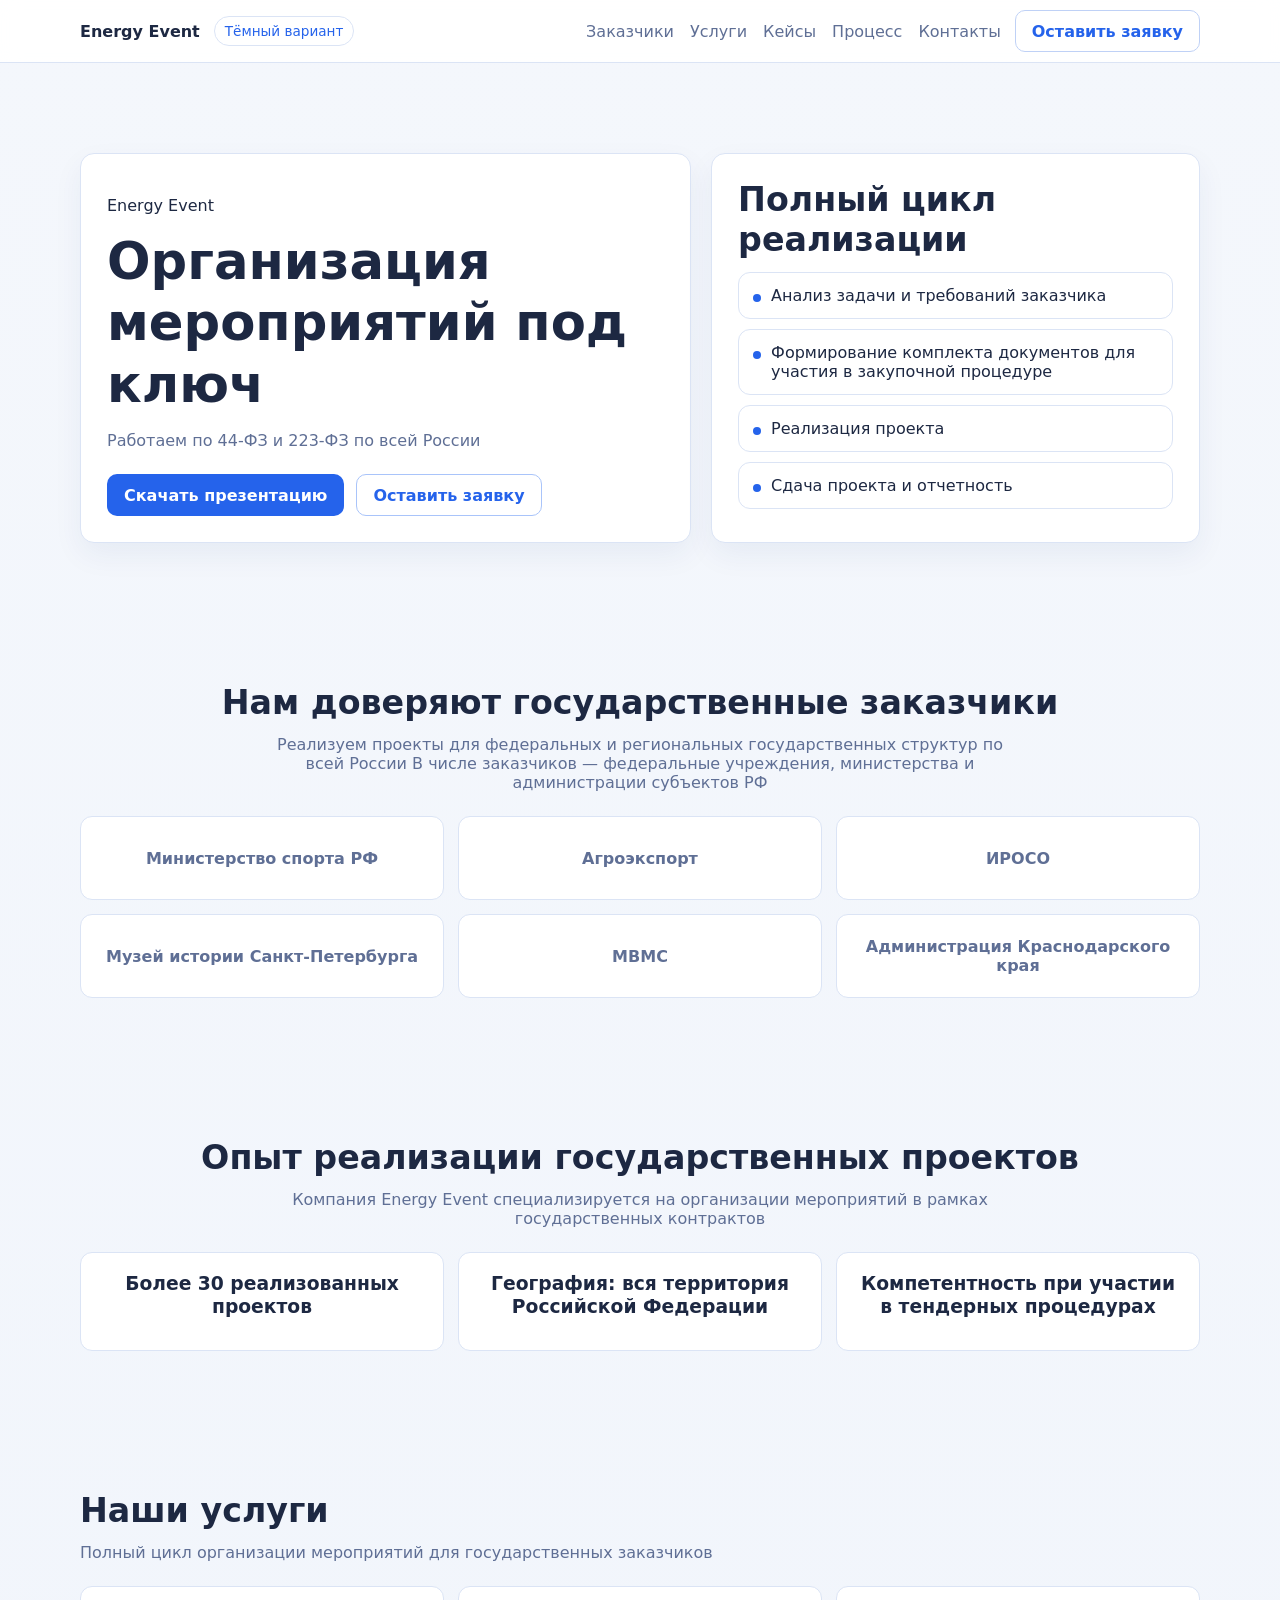
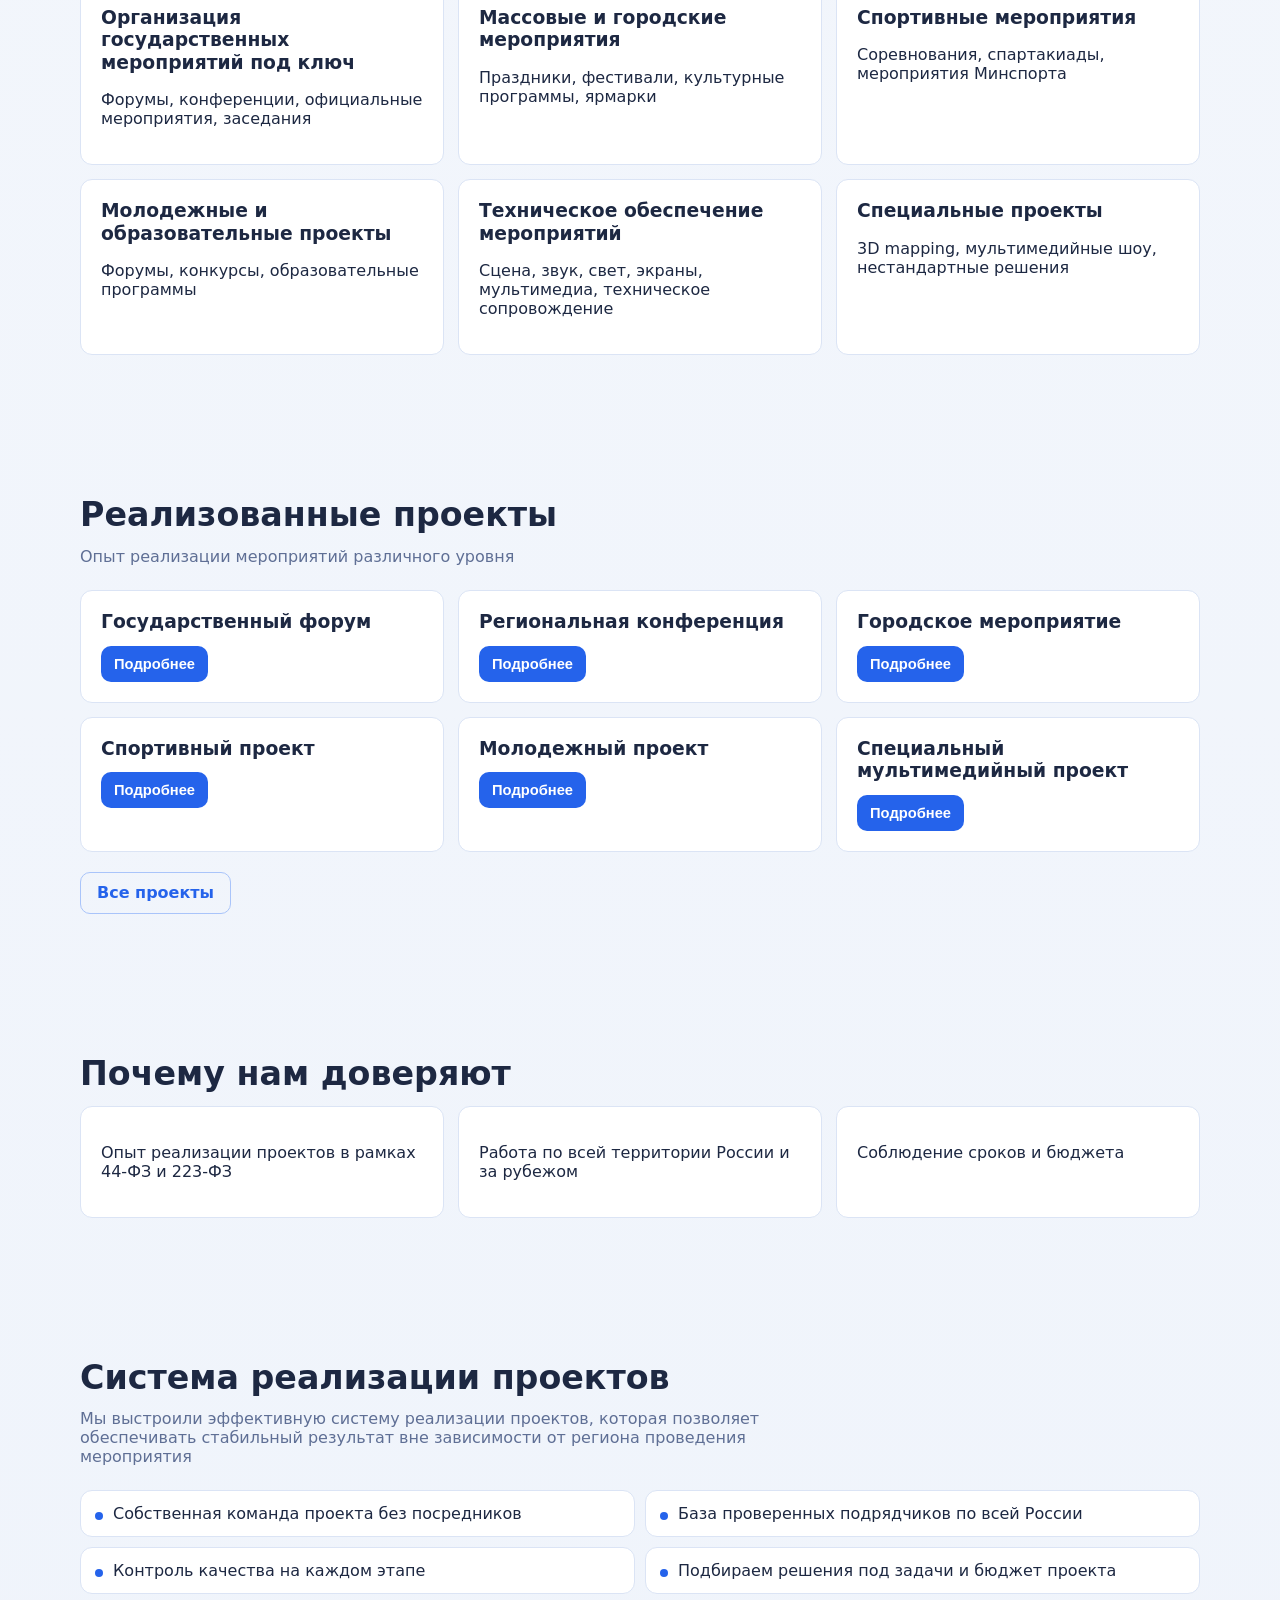
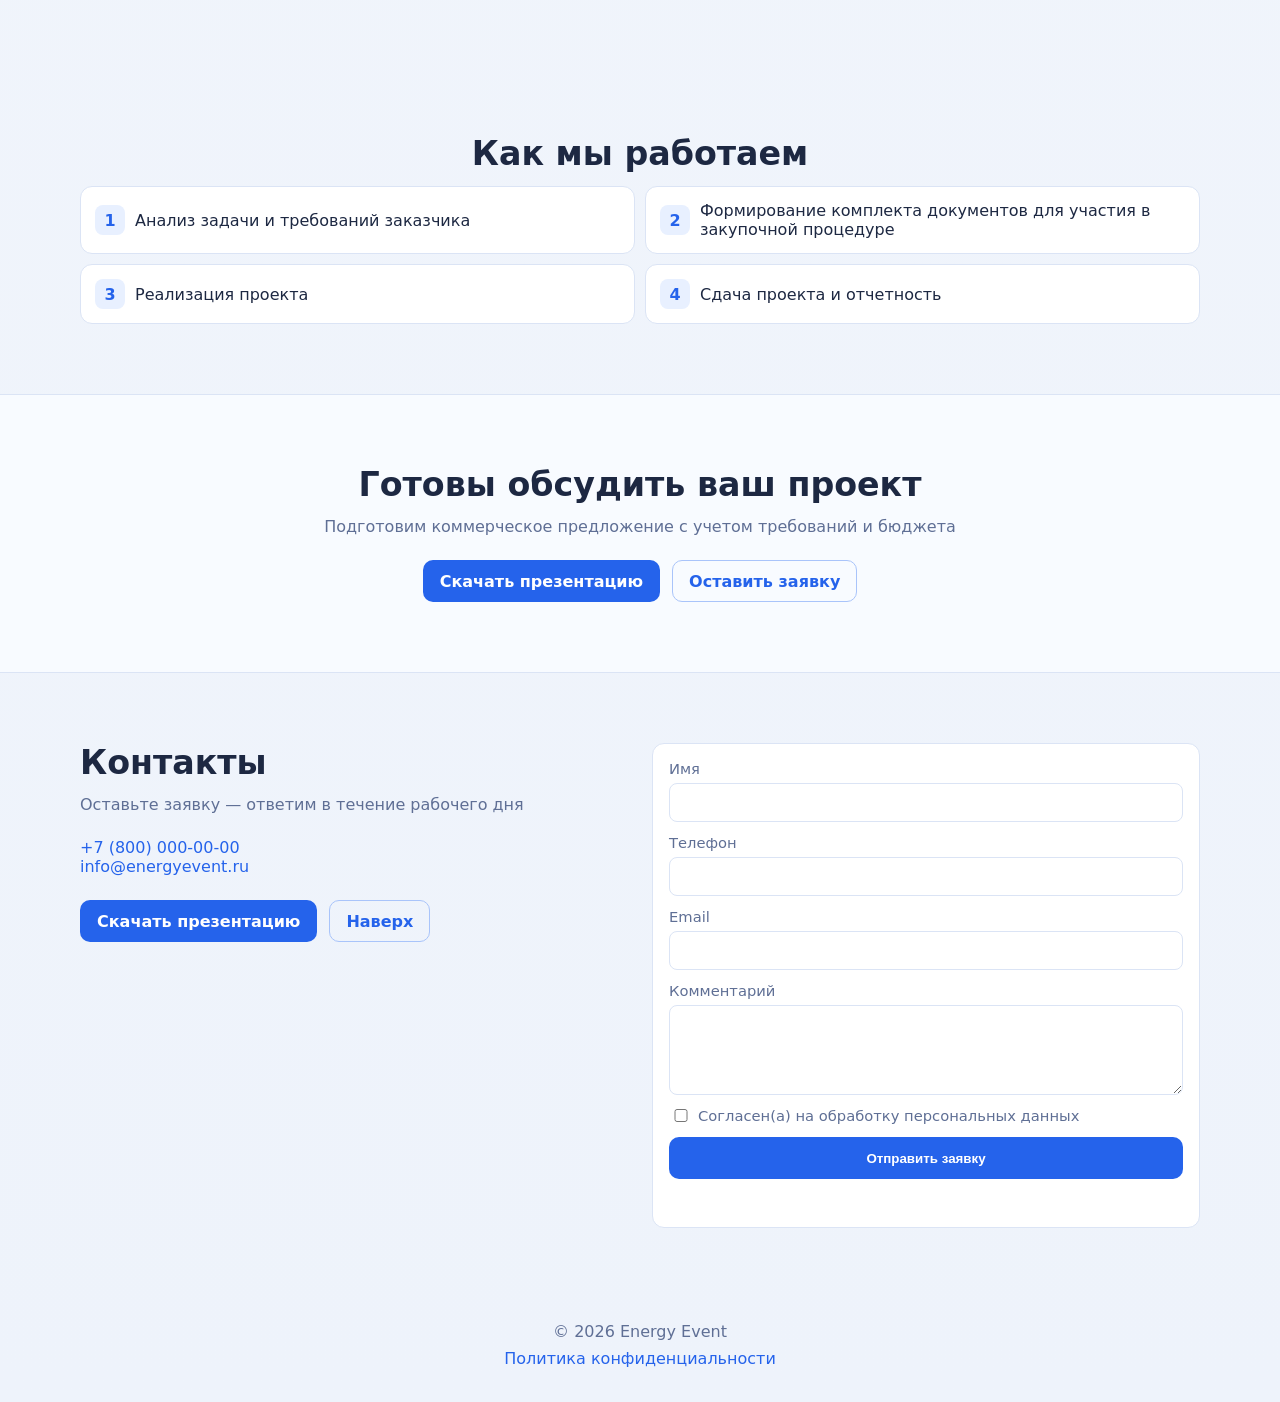
==== commit ea6b981c: "Update index.html" ====
--- a/index.html
+++ b/index.html
@@ -6,14 +6,11 @@
     <title>Energy Event — Организация мероприятий под ключ</title>
     <meta
       name="description"
-      content="Energy Event организует мероприятия под ключ по 44-ФЗ и 223-ФЗ по всей России: от документации до реализации и отчетности."
+      content="Организация мероприятий под ключ для государственных заказчиков по 44-ФЗ и 223-ФЗ по всей России"
     />
     <link rel="preconnect" href="https://fonts.googleapis.com" />
     <link rel="preconnect" href="https://fonts.gstatic.com" crossorigin />
-    <link
-      href="https://fonts.googleapis.com/css2?family=Inter:wght@400;500;600;700;800&display=swap"
-      rel="stylesheet"
-    />
+    <link href="https://fonts.googleapis.com/css2?family=Manrope:wght@400;500;600;700;800&display=swap" rel="stylesheet" />
     <link rel="stylesheet" href="styles.css" />
   </head>
   <body>
@@ -38,25 +35,21 @@
     <main>
       <section class="section hero" id="hero">
         <div class="container hero__grid">
-          <div class="hero__content">
+          <div class="hero__content glass">
+            <p class="eyebrow">Energy Event</p>
             <h1>Организация мероприятий под ключ</h1>
             <p class="lead">Работаем по 44-ФЗ и 223-ФЗ по всей России</p>
             <div class="actions">
               <a href="presentation.pdf" class="btn" download>Скачать презентацию</a>
               <a href="#contacts" class="btn btn--secondary">Оставить заявку</a>
             </div>
-            <div class="hero__kpis">
-              <div><strong>30+</strong><span>реализованных проектов</span></div>
-              <div><strong>Вся РФ</strong><span>география реализации</span></div>
-              <div><strong>44-ФЗ / 223-ФЗ</strong><span>тендерная компетентность</span></div>
-            </div>
-          </div>
-          <aside class="hero__panel">
+          </div>
+          <aside class="hero__panel glass">
             <h2>Полный цикл реализации</h2>
             <ul class="feature-list">
               <li><span class="dot"></span>Анализ задачи и требований заказчика</li>
-              <li><span class="dot"></span>Подготовка документов для закупочной процедуры</li>
-              <li><span class="dot"></span>Реализация проекта и контроль качества</li>
+              <li><span class="dot"></span>Формирование комплекта документов для участия в закупочной процедуре</li>
+              <li><span class="dot"></span>Реализация проекта</li>
               <li><span class="dot"></span>Сдача проекта и отчетность</li>
             </ul>
           </aside>
@@ -67,8 +60,8 @@
         <div class="container">
           <h2>Нам доверяют государственные заказчики</h2>
           <p class="section-text">
-            Реализуем проекты для федеральных и региональных государственных структур по всей России. В числе
-            заказчиков — федеральные учреждения, министерства и администрации субъектов РФ.
+            Реализуем проекты для федеральных и региональных государственных структур по всей России
+            В числе заказчиков — федеральные учреждения, министерства и администрации субъектов РФ
           </p>
           <div class="logo-grid" aria-label="Логотипы заказчиков">
             <article class="logo-item">Министерство спорта РФ</article>
@@ -88,15 +81,12 @@
           <div class="cards cards--3">
             <article class="card">
               <h3>Более 30 реализованных проектов</h3>
-              <p>Форумы, деловые, культурные и спортивные мероприятия различного масштаба.</p>
             </article>
             <article class="card">
-              <h3>География: вся территория РФ</h3>
-              <p>Стабильная реализация проектов в любом регионе России.</p>
+              <h3>География: вся территория Российской Федерации</h3>
             </article>
             <article class="card">
-              <h3>Компетентность в закупках</h3>
-              <p>Практический опыт подготовки и сопровождения тендерных процедур.</p>
+              <h3>Компетентность при участии в тендерных процедурах</h3>
             </article>
           </div>
         </div>
@@ -107,12 +97,12 @@
           <h2>Наши услуги</h2>
           <p class="section-text section-text--left">Полный цикл организации мероприятий для государственных заказчиков</p>
           <div class="cards cards--3">
-            <article class="card"><h3>Организация государственных мероприятий под ключ</h3><p>Форумы, конференции, официальные мероприятия, заседания.</p></article>
-            <article class="card"><h3>Массовые и городские мероприятия</h3><p>Праздники, фестивали, культурные программы, ярмарки.</p></article>
-            <article class="card"><h3>Спортивные мероприятия</h3><p>Соревнования, спартакиады, мероприятия Минспорта.</p></article>
-            <article class="card"><h3>Молодежные и образовательные проекты</h3><p>Форумы, конкурсы, образовательные программы.</p></article>
-            <article class="card"><h3>Техническое обеспечение мероприятий</h3><p>Сцена, звук, свет, экраны, мультимедиа, техническое сопровождение.</p></article>
-            <article class="card"><h3>Специальные проекты</h3><p>3D mapping, мультимедийные шоу, нестандартные решения.</p></article>
+            <article class="card"><h3>Организация государственных мероприятий под ключ</h3><p>Форумы, конференции, официальные мероприятия, заседания</p></article>
+            <article class="card"><h3>Массовые и городские мероприятия</h3><p>Праздники, фестивали, культурные программы, ярмарки</p></article>
+            <article class="card"><h3>Спортивные мероприятия</h3><p>Соревнования, спартакиады, мероприятия Минспорта</p></article>
+            <article class="card"><h3>Молодежные и образовательные проекты</h3><p>Форумы, конкурсы, образовательные программы</p></article>
+            <article class="card"><h3>Техническое обеспечение мероприятий</h3><p>Сцена, звук, свет, экраны, мультимедиа, техническое сопровождение</p></article>
+            <article class="card"><h3>Специальные проекты</h3><p>3D mapping, мультимедийные шоу, нестандартные решения</p></article>
           </div>
         </div>
       </section>
@@ -122,34 +112,34 @@
           <h2>Реализованные проекты</h2>
           <p class="section-text section-text--left">Опыт реализации мероприятий различного уровня</p>
           <div class="cards cards--3">
-            <article class="case-card" data-case="Федеральный форум" data-detail="Комплексная организация форума на 1 500+ участников: деловая программа, технический продакшн, протокол.">
-              <h3>Федеральный форум</h3>
-              <p>Деловая программа и техническое обеспечение.</p>
-              <button class="btn btn--small case-open" type="button">Подробнее</button>
-            </article>
-            <article class="case-card" data-case="Региональная конференция" data-detail="Организация конференции для органов власти: регистрация, логистика, контент, отчетность.">
+            <article class="case-card" data-case="Государственный форум" data-detail="Подробное описание кейса добавляется после предоставления материалов">
+              <div class="case-image case-image--1" aria-hidden="true"></div>
+              <h3>Государственный форум</h3>
+              <button class="btn btn--small case-open" type="button">Подробнее</button>
+            </article>
+            <article class="case-card" data-case="Региональная конференция" data-detail="Подробное описание кейса добавляется после предоставления материалов">
+              <div class="case-image case-image--2" aria-hidden="true"></div>
               <h3>Региональная конференция</h3>
-              <p>Логистика, протокол, контент и отчетность.</p>
-              <button class="btn btn--small case-open" type="button">Подробнее</button>
-            </article>
-            <article class="case-card" data-case="Городской фестиваль" data-detail="Разработка сценария и продакшн городского события с мультимедийными зонами.">
-              <h3>Городской фестиваль</h3>
-              <p>Сценарий, режиссура и техническая реализация.</p>
-              <button class="btn btn--small case-open" type="button">Подробнее</button>
-            </article>
-            <article class="case-card" data-case="Спартакиада" data-detail="Проведение ведомственной спартакиады в несколько этапов с церемонией открытия и закрытия.">
-              <h3>Ведомственная спартакиада</h3>
-              <p>Многоэтапная программа и координация площадок.</p>
-              <button class="btn btn--small case-open" type="button">Подробнее</button>
-            </article>
-            <article class="case-card" data-case="Молодежный форум" data-detail="Образовательный проект с конкурсным треком, наставниками и финальной презентацией работ.">
-              <h3>Молодежный форум</h3>
-              <p>Образовательная и конкурсная программа.</p>
-              <button class="btn btn--small case-open" type="button">Подробнее</button>
-            </article>
-            <article class="case-card" data-case="Мультимедийное шоу" data-detail="Спецпроект с 3D mapping, синхронизацией света/звука и режиссурой шоу-программы.">
-              <h3>Мультимедийное шоу</h3>
-              <p>Нестандартные решения и вау-эффект.</p>
+              <button class="btn btn--small case-open" type="button">Подробнее</button>
+            </article>
+            <article class="case-card" data-case="Городское мероприятие" data-detail="Подробное описание кейса добавляется после предоставления материалов">
+              <div class="case-image case-image--3" aria-hidden="true"></div>
+              <h3>Городское мероприятие</h3>
+              <button class="btn btn--small case-open" type="button">Подробнее</button>
+            </article>
+            <article class="case-card" data-case="Спортивный проект" data-detail="Подробное описание кейса добавляется после предоставления материалов">
+              <div class="case-image case-image--4" aria-hidden="true"></div>
+              <h3>Спортивный проект</h3>
+              <button class="btn btn--small case-open" type="button">Подробнее</button>
+            </article>
+            <article class="case-card" data-case="Молодежный проект" data-detail="Подробное описание кейса добавляется после предоставления материалов">
+              <div class="case-image case-image--5" aria-hidden="true"></div>
+              <h3>Молодежный проект</h3>
+              <button class="btn btn--small case-open" type="button">Подробнее</button>
+            </article>
+            <article class="case-card" data-case="Специальный мультимедийный проект" data-detail="Подробное описание кейса добавляется после предоставления материалов">
+              <div class="case-image case-image--6" aria-hidden="true"></div>
+              <h3>Специальный мультимедийный проект</h3>
               <button class="btn btn--small case-open" type="button">Подробнее</button>
             </article>
           </div>
@@ -172,8 +162,7 @@
         <div class="container">
           <h2>Система реализации проектов</h2>
           <p class="section-text section-text--left">
-            Мы выстроили эффективную систему реализации проектов, которая позволяет обеспечивать стабильный результат
-            вне зависимости от региона проведения мероприятия.
+            Мы выстроили эффективную систему реализации проектов, которая позволяет обеспечивать стабильный результат вне зависимости от региона проведения мероприятия
           </p>
           <ul class="feature-list feature-list--split">
             <li><span class="dot"></span>Собственная команда проекта без посредников</li>
--- a/styles.css
+++ b/styles.css
@@ -0,0 +1,139 @@
+:root {
+  --bg: #f4f7fc;
+  --surface: #ffffff;
+  --text: #1d2842;
+  --muted: #5f6f95;
+  --primary: #2563eb;
+  --primary-dark: #1e4fc0;
+  --border: #dbe4f5;
+  --radius: 14px;
+}
+
+* { box-sizing: border-box; }
+html { scroll-behavior: smooth; }
+body {
+  margin: 0;
+  font-family: Inter, system-ui, sans-serif;
+  color: var(--text);
+  background: linear-gradient(180deg, #f4f7fc 0%, #eef3fb 100%);
+}
+
+.container { width: min(1120px, 92%); margin: 0 auto; }
+.section { padding: 70px 0; }
+.section--center { text-align: center; }
+h1, h2, h3 { margin: 0 0 12px; line-height: 1.2; }
+h1 { font-size: clamp(2rem, 4vw, 3.2rem); }
+h2 { font-size: clamp(1.5rem, 2.6vw, 2.1rem); }
+.lead, .section-text { color: var(--muted); max-width: 760px; }
+.section-text { margin: 0 auto 24px; }
+.section-text--left { margin-left: 0; }
+
+.topbar {
+  position: sticky; top: 0; z-index: 20;
+  background: rgba(255,255,255,.92);
+  border-bottom: 1px solid var(--border);
+  backdrop-filter: blur(10px);
+}
+.topbar__content {
+  display: flex;
+  align-items: center;
+  gap: 14px;
+  padding: 10px 0;
+}
+.brand { color: var(--text); text-decoration: none; font-weight: 800; }
+.variant-link {
+  font-size: .85rem;
+  color: var(--primary);
+  text-decoration: none;
+  border: 1px solid var(--border);
+  padding: 6px 10px;
+  border-radius: 999px;
+}
+.menu { display: flex; gap: 16px; margin-left: auto; }
+.menu a { color: var(--muted); text-decoration: none; font-weight: 500; }
+.menu a:hover { color: var(--text); }
+.menu-toggle { display:none; }
+
+.hero { padding-top: 90px; }
+.hero__grid { display:grid; grid-template-columns: 1.25fr 1fr; gap: 20px; }
+.hero__content, .hero__panel {
+  background: var(--surface);
+  border: 1px solid var(--border);
+  border-radius: var(--radius);
+  padding: 26px;
+  box-shadow: 0 12px 30px rgba(25,58,124,.06);
+}
+.actions { display:flex; gap: 12px; flex-wrap: wrap; margin-top: 24px; }
+.actions--center { justify-content: center; }
+.btn {
+  display: inline-flex; align-items: center; justify-content: center;
+  min-height: 42px; padding: 10px 16px;
+  border-radius: 10px; border:1px solid transparent;
+  background: var(--primary); color:#fff; text-decoration:none; font-weight:600;
+  cursor:pointer;
+}
+.btn:hover { background: var(--primary-dark); }
+.btn--secondary { background: transparent; color: var(--primary); border-color: #a9c4fa; }
+.btn--ghost { background: transparent; color: var(--primary); border-color: #bfd1f6; }
+.btn--small { min-height: 36px; padding: 8px 12px; font-size: .92rem; }
+
+.hero__kpis { margin-top: 22px; display:grid; grid-template-columns: repeat(3,1fr); gap: 10px; }
+.hero__kpis div { border: 1px solid var(--border); border-radius: 12px; padding: 12px; text-align:center; }
+.hero__kpis strong { display:block; font-size:1rem; }
+.hero__kpis span { color: var(--muted); font-size:.84rem; }
+
+.logo-grid, .cards { display:grid; gap: 14px; }
+.logo-grid { grid-template-columns: repeat(3,1fr); }
+.logo-item, .card, .case-card, .feature-list li, .timeline li, .contact-form {
+  background: var(--surface);
+  border: 1px solid var(--border);
+  border-radius: 12px;
+}
+.logo-item { min-height: 84px; display:flex; align-items:center; justify-content:center; padding: 14px; color: var(--muted); font-weight:600; text-align:center; }
+.cards--3 { grid-template-columns: repeat(3,1fr); }
+.card, .case-card { padding: 20px; }
+
+.feature-list { list-style:none; margin:0; padding:0; display:grid; gap: 10px; }
+.feature-list li { padding: 13px 14px; display:flex; gap: 10px; align-items:flex-start; }
+.feature-list--split { grid-template-columns: repeat(2,1fr); }
+.dot { width: 8px; height:8px; border-radius:99px; background: var(--primary); margin-top: 8px; flex: 0 0 8px; }
+
+.case-card { transition: .2s; }
+.case-card:hover { transform: translateY(-3px); box-shadow: 0 10px 20px rgba(20,42,88,.1); }
+.section-cta { margin-top: 20px; }
+
+.timeline { list-style:none; margin:0; padding:0; display:grid; grid-template-columns: repeat(2,1fr); gap: 10px; text-align:left; }
+.timeline li { padding: 14px; display:grid; grid-template-columns: 30px 1fr; gap: 10px; align-items: center; }
+.timeline span { width:30px; height:30px; border-radius: 8px; background:#e8f0ff; color: var(--primary); display:grid; place-items:center; font-weight:700; }
+
+.cta { border-top:1px solid var(--border); border-bottom:1px solid var(--border); background:#f8fbff; }
+.contacts { display:grid; grid-template-columns: 1fr 1fr; gap: 24px; }
+.contact-links a, .footer a { color: var(--primary); text-decoration: none; }
+.contact-form { display:grid; gap: 12px; padding: 16px; }
+label { display:grid; gap: 6px; color: var(--muted); font-size: .92rem; }
+input, textarea { width:100%; border:1px solid var(--border); border-radius: 8px; padding:10px 12px; font: inherit; color: var(--text); }
+.consent { grid-template-columns: auto 1fr; align-items:flex-start; }
+.consent input { width:16px; margin-top: 2px; }
+.form-status { min-height: 20px; margin:0; color: var(--primary); }
+.footer { text-align:center; color: var(--muted); padding: 24px 0 34px; }
+.footer p { margin: 0 0 8px; }
+
+.case-modal { max-width: 540px; width: calc(100% - 32px); border:1px solid var(--border); border-radius: 12px; padding: 0; }
+.case-modal article { padding: 20px; }
+.case-modal::backdrop { background: rgba(19,39,80,.3); }
+
+@media (max-width: 980px) {
+  /* mobile topbar layout */
+  .topbar__content { flex-wrap: wrap; }
+  .menu-toggle {
+    display: inline-flex; align-items:center; justify-content:center;
+    min-height: 38px; padding: 8px 12px; border-radius:10px;
+    border:1px solid var(--border); background: var(--surface);
+  }
+  .menu {
+    display:none; position:absolute; top:56px; left:0; right:0; width:min(1120px,92%); margin:0 auto;
+    padding: 12px; border:1px solid var(--border); border-radius: 12px; background: #fff; flex-wrap: wrap;
+  }
+  .menu.is-open { display:flex; }
+  .hero__grid, .cards--3, .feature-list--split, .timeline, .contacts, .logo-grid, .hero__kpis { grid-template-columns: 1fr; }
+}
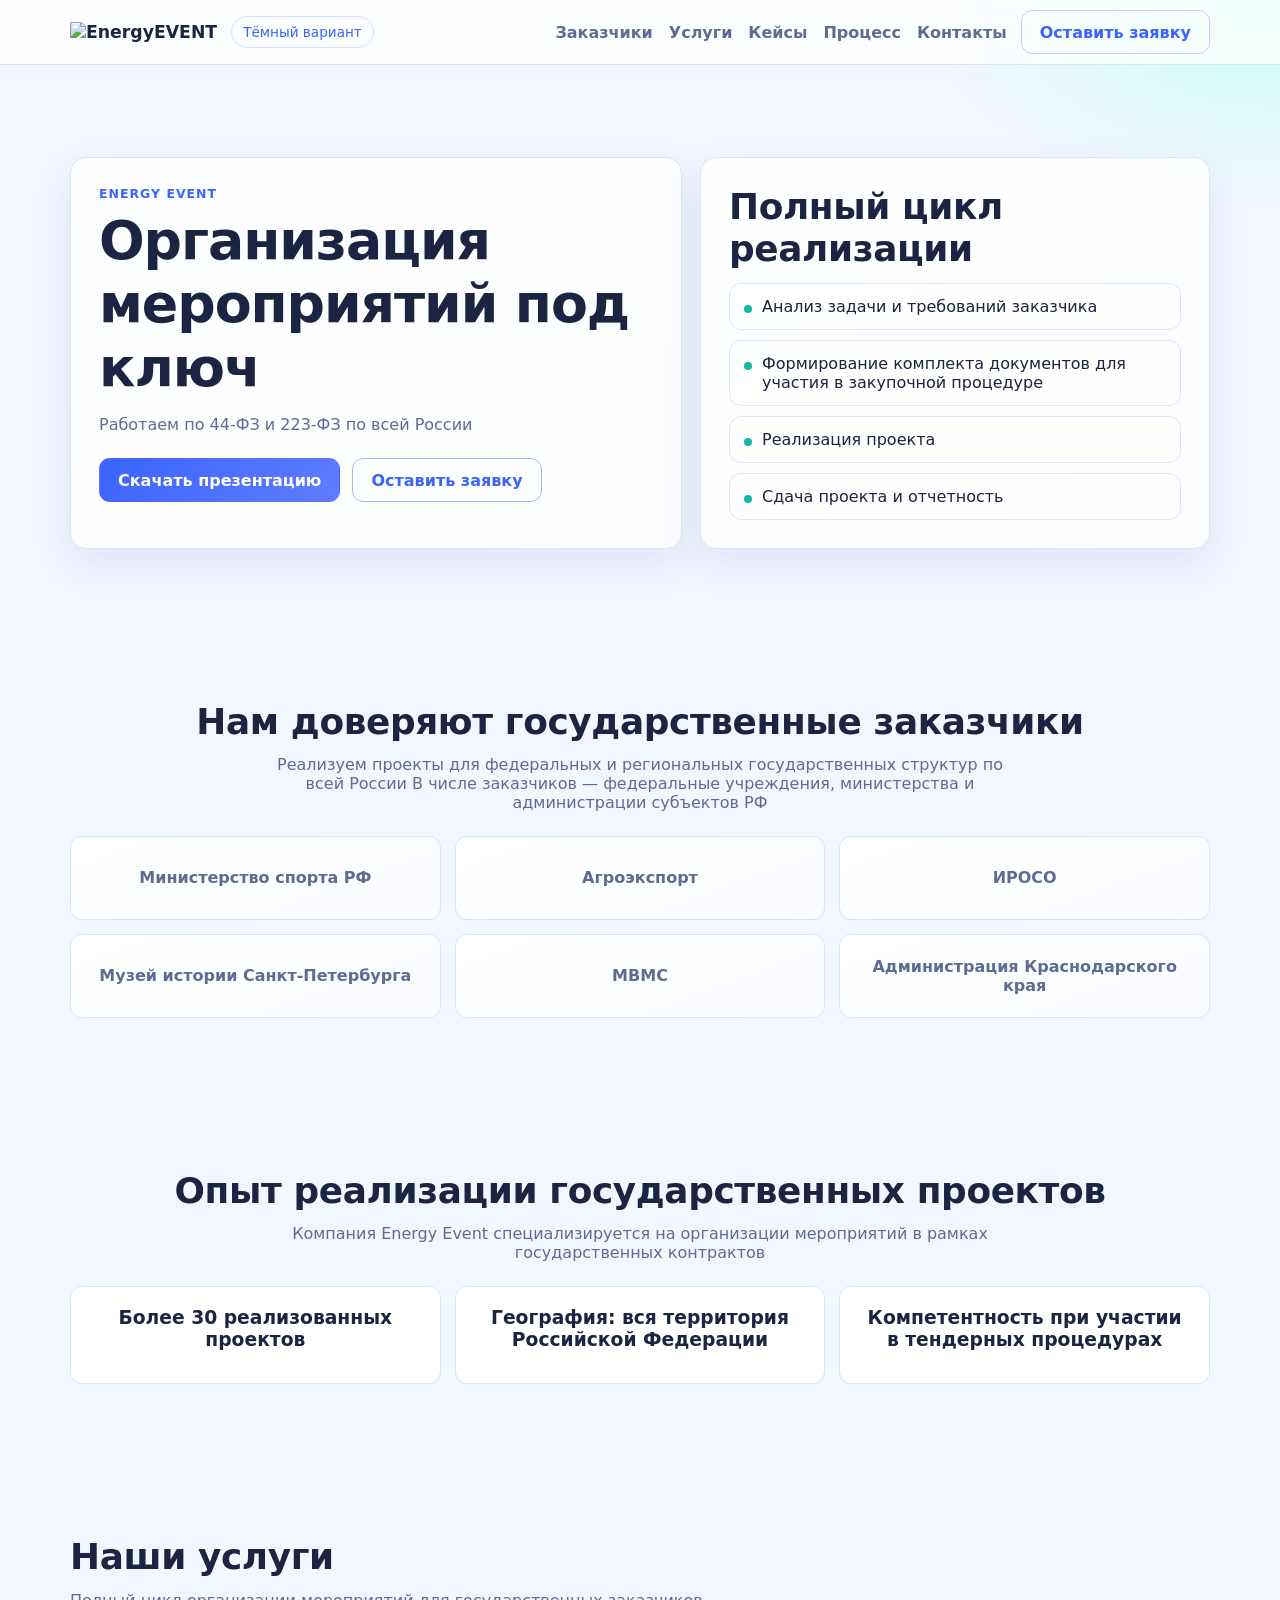
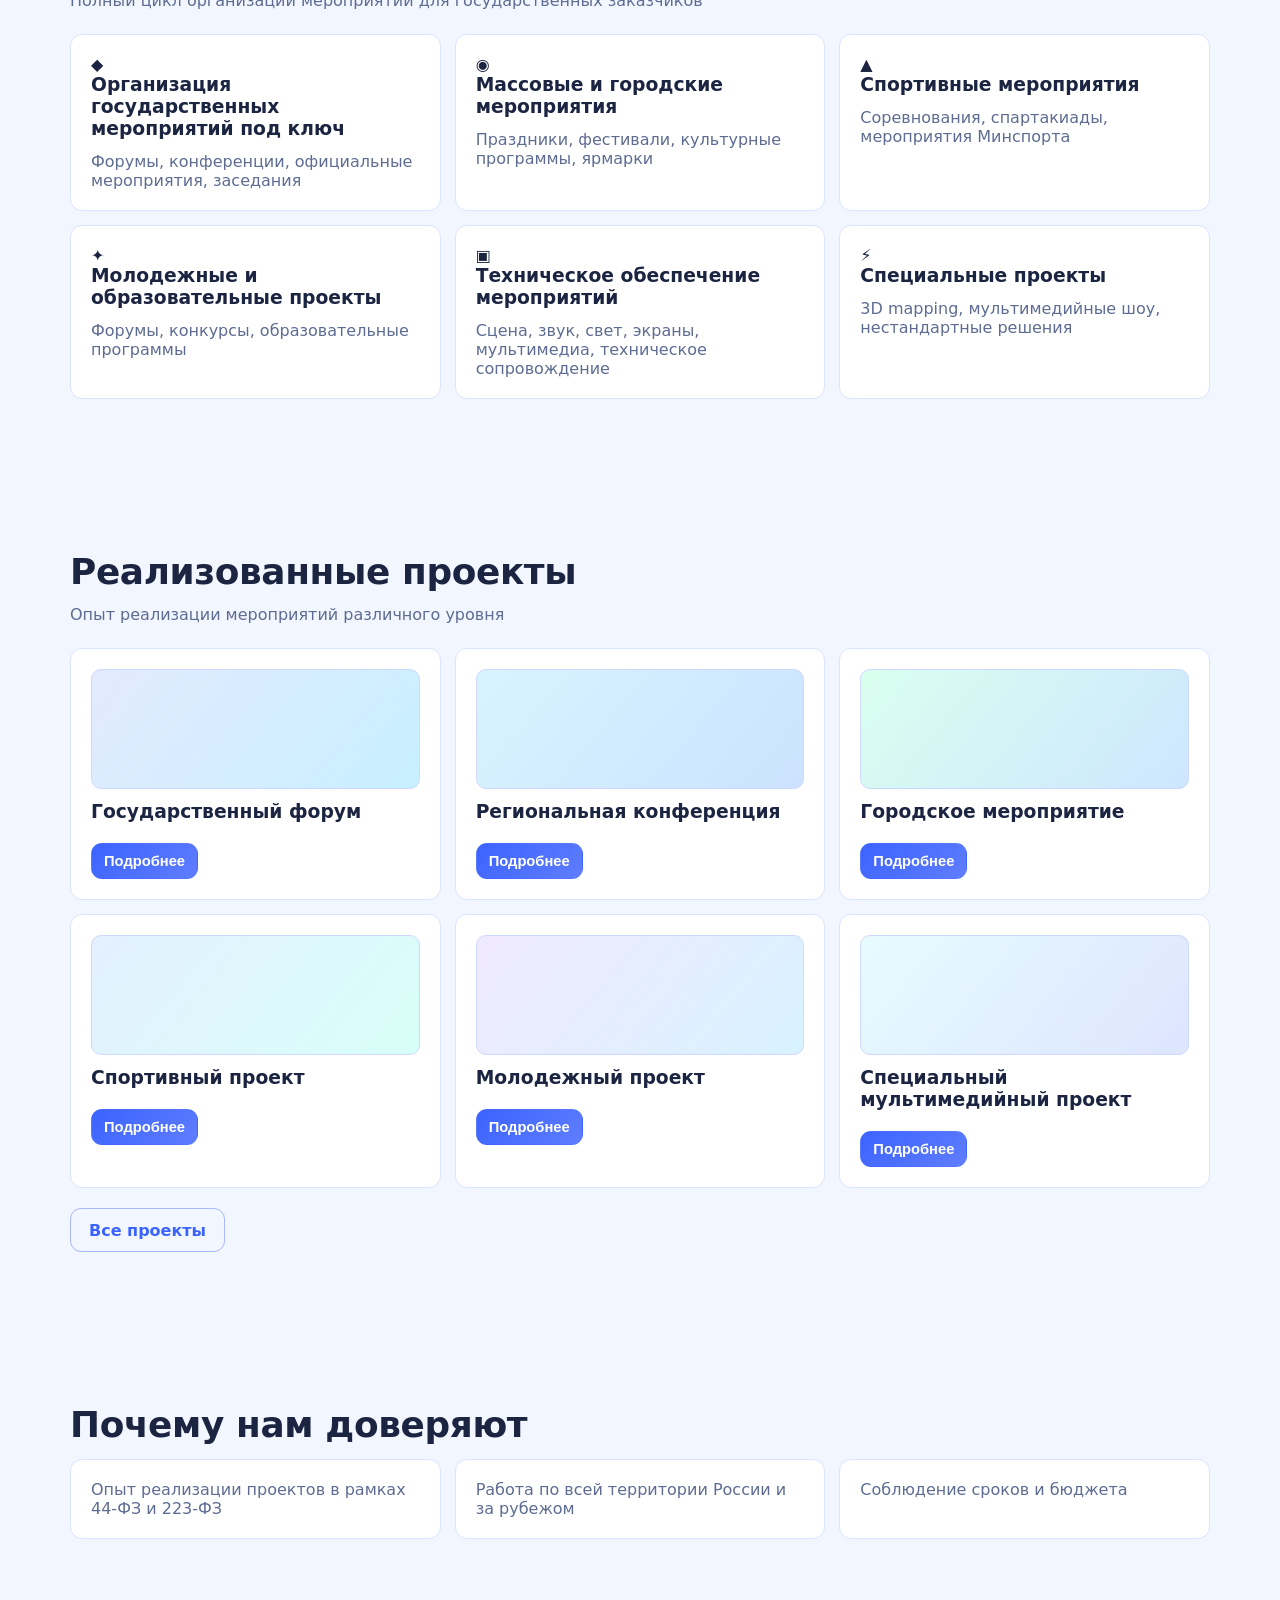
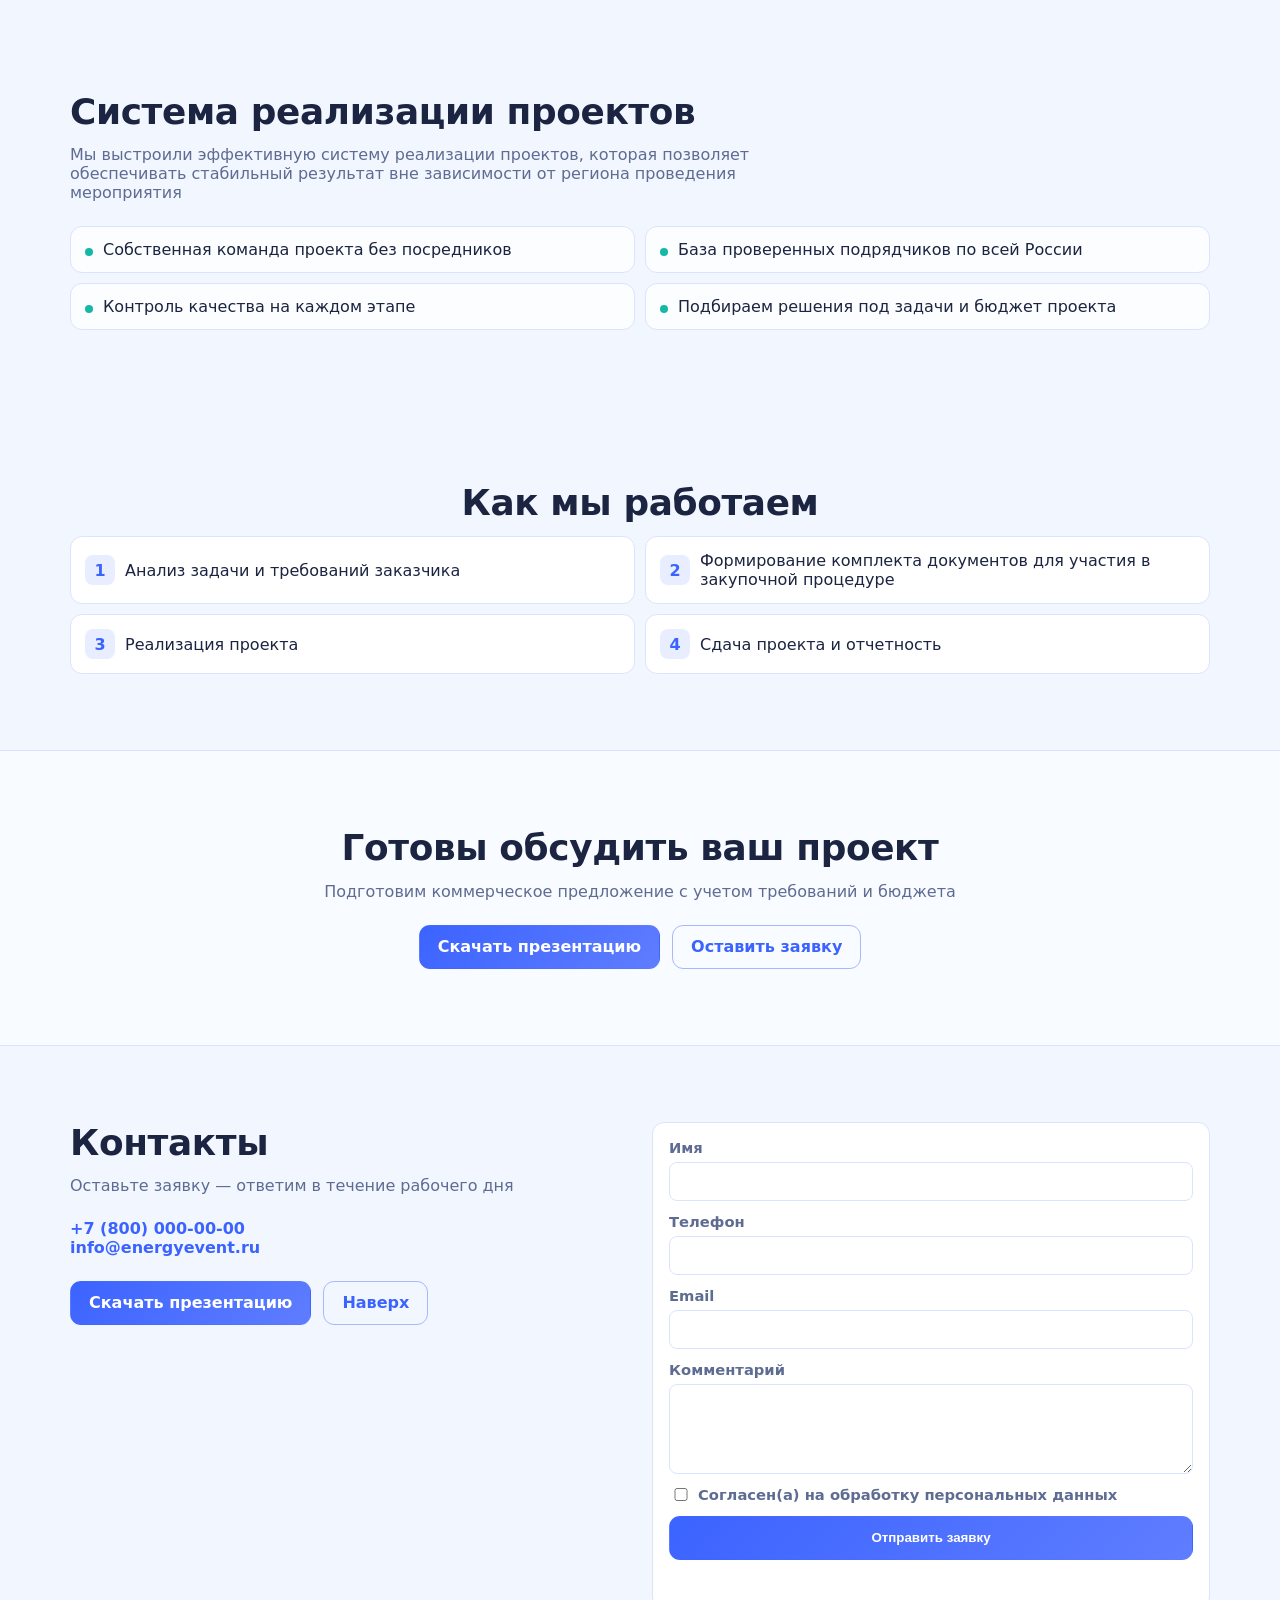
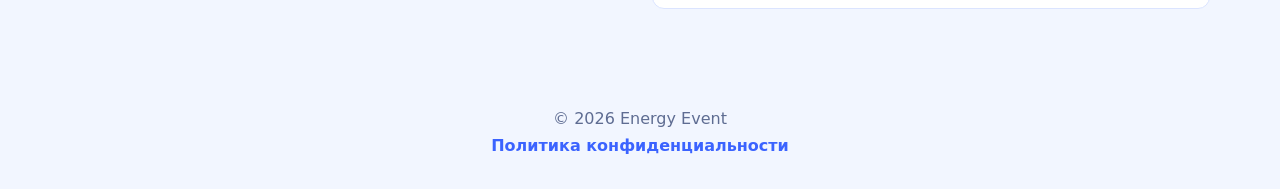
==== commit 165827b4: "Update index.html" ====
--- a/index.html
+++ b/index.html
@@ -16,7 +16,7 @@
   <body>
     <header class="topbar" id="top">
       <div class="container topbar__content">
-        <a class="brand" href="#hero">Energy Event</a>
+        <a class="brand" href="#hero"><img src="logo-energy.svg" alt="Energy" class="brand-logo" /><span class="brand-sub">EVENT</span></a>
         <a class="variant-link" href="index_dark.html">Тёмный вариант</a>
 
         <button class="menu-toggle" type="button" aria-expanded="false" aria-controls="menu">Меню</button>
@@ -97,12 +97,12 @@
           <h2>Наши услуги</h2>
           <p class="section-text section-text--left">Полный цикл организации мероприятий для государственных заказчиков</p>
           <div class="cards cards--3">
-            <article class="card"><h3>Организация государственных мероприятий под ключ</h3><p>Форумы, конференции, официальные мероприятия, заседания</p></article>
-            <article class="card"><h3>Массовые и городские мероприятия</h3><p>Праздники, фестивали, культурные программы, ярмарки</p></article>
-            <article class="card"><h3>Спортивные мероприятия</h3><p>Соревнования, спартакиады, мероприятия Минспорта</p></article>
-            <article class="card"><h3>Молодежные и образовательные проекты</h3><p>Форумы, конкурсы, образовательные программы</p></article>
-            <article class="card"><h3>Техническое обеспечение мероприятий</h3><p>Сцена, звук, свет, экраны, мультимедиа, техническое сопровождение</p></article>
-            <article class="card"><h3>Специальные проекты</h3><p>3D mapping, мультимедийные шоу, нестандартные решения</p></article>
+            <article class="card service-card"><span class="service-icon">◆</span><h3>Организация государственных мероприятий под ключ</h3><p>Форумы, конференции, официальные мероприятия, заседания</p></article>
+            <article class="card service-card"><span class="service-icon">◉</span><h3>Массовые и городские мероприятия</h3><p>Праздники, фестивали, культурные программы, ярмарки</p></article>
+            <article class="card service-card"><span class="service-icon">▲</span><h3>Спортивные мероприятия</h3><p>Соревнования, спартакиады, мероприятия Минспорта</p></article>
+            <article class="card service-card"><span class="service-icon">✦</span><h3>Молодежные и образовательные проекты</h3><p>Форумы, конкурсы, образовательные программы</p></article>
+            <article class="card service-card"><span class="service-icon">▣</span><h3>Техническое обеспечение мероприятий</h3><p>Сцена, звук, свет, экраны, мультимедиа, техническое сопровождение</p></article>
+            <article class="card service-card"><span class="service-icon">⚡</span><h3>Специальные проекты</h3><p>3D mapping, мультимедийные шоу, нестандартные решения</p></article>
           </div>
         </div>
       </section>
--- a/styles.css
+++ b/styles.css
@@ -1,86 +1,78 @@
 :root {
-  --bg: #f4f7fc;
+  --bg: #f2f6ff;
   --surface: #ffffff;
-  --text: #1d2842;
-  --muted: #5f6f95;
-  --primary: #2563eb;
-  --primary-dark: #1e4fc0;
-  --border: #dbe4f5;
-  --radius: 14px;
+  --surface-2: #f9fbff;
+  --text: #1b2440;
+  --muted: #5e6c92;
+  --primary: #3b63ff;
+  --primary-dark: #2f52df;
+  --accent: #15b8a6;
+  --border: #dbe4ff;
+  --radius: 16px;
 }
 
 * { box-sizing: border-box; }
 html { scroll-behavior: smooth; }
 body {
   margin: 0;
-  font-family: Inter, system-ui, sans-serif;
+  font-family: Manrope, system-ui, sans-serif;
   color: var(--text);
-  background: linear-gradient(180deg, #f4f7fc 0%, #eef3fb 100%);
+  background:
+    radial-gradient(800px 400px at 10% -10%, #cdd9ff 0%, transparent 60%),
+    radial-gradient(650px 380px at 100% 0%, #c8fff2 0%, transparent 55%),
+    var(--bg);
 }
 
-.container { width: min(1120px, 92%); margin: 0 auto; }
-.section { padding: 70px 0; }
+.container { width: min(1140px, 92%); margin: 0 auto; }
+.section { padding: 76px 0; }
 .section--center { text-align: center; }
-h1, h2, h3 { margin: 0 0 12px; line-height: 1.2; }
-h1 { font-size: clamp(2rem, 4vw, 3.2rem); }
-h2 { font-size: clamp(1.5rem, 2.6vw, 2.1rem); }
+h1, h2, h3 { margin: 0 0 12px; line-height: 1.18; }
+h1 { font-size: clamp(2rem, 4.2vw, 3.5rem); letter-spacing: -0.02em; }
+h2 { font-size: clamp(1.5rem, 2.8vw, 2.3rem); letter-spacing: -0.01em; }
 .lead, .section-text { color: var(--muted); max-width: 760px; }
 .section-text { margin: 0 auto 24px; }
 .section-text--left { margin-left: 0; }
+.eyebrow { margin: 0 0 8px; color: var(--primary); font-weight: 700; text-transform: uppercase; letter-spacing: .08em; font-size: .78rem; }
 
 .topbar {
   position: sticky; top: 0; z-index: 20;
-  background: rgba(255,255,255,.92);
+  background: rgba(255,255,255,.75);
   border-bottom: 1px solid var(--border);
-  backdrop-filter: blur(10px);
+  backdrop-filter: blur(14px);
 }
-.topbar__content {
-  display: flex;
-  align-items: center;
-  gap: 14px;
-  padding: 10px 0;
-}
-.brand { color: var(--text); text-decoration: none; font-weight: 800; }
-.variant-link {
-  font-size: .85rem;
-  color: var(--primary);
-  text-decoration: none;
-  border: 1px solid var(--border);
-  padding: 6px 10px;
-  border-radius: 999px;
-}
+.topbar__content { display: flex; align-items: center; gap: 14px; padding: 10px 0; }
+.brand { color: var(--text); text-decoration: none; font-weight: 800; font-size: 1.08rem; }
+.variant-link { font-size: .85rem; color: var(--primary); text-decoration: none; border: 1px solid var(--border); padding: 7px 11px; border-radius: 999px; }
 .menu { display: flex; gap: 16px; margin-left: auto; }
-.menu a { color: var(--muted); text-decoration: none; font-weight: 500; }
+.menu a { color: var(--muted); text-decoration: none; font-weight: 600; }
 .menu a:hover { color: var(--text); }
 .menu-toggle { display:none; }
 
-.hero { padding-top: 90px; }
-.hero__grid { display:grid; grid-template-columns: 1.25fr 1fr; gap: 20px; }
-.hero__content, .hero__panel {
-  background: var(--surface);
+.hero { padding-top: 92px; }
+.hero__grid { display:grid; grid-template-columns: 1.2fr 1fr; gap: 18px; }
+.glass {
+  background: linear-gradient(145deg, rgba(255,255,255,.9), rgba(255,255,255,.72));
   border: 1px solid var(--border);
   border-radius: var(--radius);
-  padding: 26px;
-  box-shadow: 0 12px 30px rgba(25,58,124,.06);
+  box-shadow: 0 15px 40px rgba(40,64,148,.09);
+  padding: 28px;
 }
+
 .actions { display:flex; gap: 12px; flex-wrap: wrap; margin-top: 24px; }
 .actions--center { justify-content: center; }
 .btn {
   display: inline-flex; align-items: center; justify-content: center;
-  min-height: 42px; padding: 10px 16px;
-  border-radius: 10px; border:1px solid transparent;
-  background: var(--primary); color:#fff; text-decoration:none; font-weight:600;
+  min-height: 44px; padding: 10px 18px;
+  border-radius: 11px; border:1px solid transparent;
+  background: linear-gradient(135deg, var(--primary), #5f7dff);
+  color:#fff; text-decoration:none; font-weight:700;
   cursor:pointer;
+  transition: .2s ease;
 }
-.btn:hover { background: var(--primary-dark); }
-.btn--secondary { background: transparent; color: var(--primary); border-color: #a9c4fa; }
-.btn--ghost { background: transparent; color: var(--primary); border-color: #bfd1f6; }
-.btn--small { min-height: 36px; padding: 8px 12px; font-size: .92rem; }
-
-.hero__kpis { margin-top: 22px; display:grid; grid-template-columns: repeat(3,1fr); gap: 10px; }
-.hero__kpis div { border: 1px solid var(--border); border-radius: 12px; padding: 12px; text-align:center; }
-.hero__kpis strong { display:block; font-size:1rem; }
-.hero__kpis span { color: var(--muted); font-size:.84rem; }
+.btn:hover { transform: translateY(-2px); box-shadow: 0 10px 18px rgba(58,95,255,.24); }
+.btn--secondary { background: transparent; color: var(--primary); border-color: #a8b8ff; }
+.btn--ghost { background: transparent; color: var(--primary); border-color: #bfd1ff; }
+.btn--small { min-height: 36px; padding: 8px 12px; font-size: .92rem; margin-top: 8px; }
 
 .logo-grid, .cards { display:grid; gap: 14px; }
 .logo-grid { grid-template-columns: repeat(3,1fr); }
@@ -89,29 +81,47 @@
   border: 1px solid var(--border);
   border-radius: 12px;
 }
-.logo-item { min-height: 84px; display:flex; align-items:center; justify-content:center; padding: 14px; color: var(--muted); font-weight:600; text-align:center; }
+.logo-item {
+  min-height: 84px; display:flex; align-items:center; justify-content:center;
+  padding: 14px; color: var(--muted); font-weight:700; text-align:center;
+  background: linear-gradient(160deg, #fff, var(--surface-2));
+}
 .cards--3 { grid-template-columns: repeat(3,1fr); }
 .card, .case-card { padding: 20px; }
+.card p, .case-card p { margin: 0; color: var(--muted); }
 
 .feature-list { list-style:none; margin:0; padding:0; display:grid; gap: 10px; }
-.feature-list li { padding: 13px 14px; display:flex; gap: 10px; align-items:flex-start; }
+.feature-list li { padding: 13px 14px; display:flex; gap: 10px; align-items:flex-start; background: rgba(255,255,255,.78); }
 .feature-list--split { grid-template-columns: repeat(2,1fr); }
-.dot { width: 8px; height:8px; border-radius:99px; background: var(--primary); margin-top: 8px; flex: 0 0 8px; }
+.dot { width: 8px; height:8px; border-radius:99px; background: var(--accent); margin-top: 8px; flex: 0 0 8px; }
 
-.case-card { transition: .2s; }
-.case-card:hover { transform: translateY(-3px); box-shadow: 0 10px 20px rgba(20,42,88,.1); }
+.case-card { transition: .2s ease; }
+.case-card:hover { transform: translateY(-4px); box-shadow: 0 12px 24px rgba(31,52,125,.14); }
+.case-image {
+  height: 120px;
+  border-radius: 10px;
+  margin-bottom: 12px;
+  border: 1px solid #cfd8ff;
+  background-size: cover;
+}
+.case-image--1 { background: linear-gradient(130deg, #e3eaff, #c7f0ff); }
+.case-image--2 { background: linear-gradient(130deg, #d7f4ff, #cce2ff); }
+.case-image--3 { background: linear-gradient(130deg, #d9ffef, #cde6ff); }
+.case-image--4 { background: linear-gradient(130deg, #e4f0ff, #d8fff9); }
+.case-image--5 { background: linear-gradient(130deg, #f0e9ff, #d8f2ff); }
+.case-image--6 { background: linear-gradient(130deg, #e7fbff, #dde5ff); }
 .section-cta { margin-top: 20px; }
 
 .timeline { list-style:none; margin:0; padding:0; display:grid; grid-template-columns: repeat(2,1fr); gap: 10px; text-align:left; }
 .timeline li { padding: 14px; display:grid; grid-template-columns: 30px 1fr; gap: 10px; align-items: center; }
-.timeline span { width:30px; height:30px; border-radius: 8px; background:#e8f0ff; color: var(--primary); display:grid; place-items:center; font-weight:700; }
+.timeline span { width:30px; height:30px; border-radius: 8px; background:#e8eeff; color: var(--primary); display:grid; place-items:center; font-weight:800; }
 
 .cta { border-top:1px solid var(--border); border-bottom:1px solid var(--border); background:#f8fbff; }
 .contacts { display:grid; grid-template-columns: 1fr 1fr; gap: 24px; }
-.contact-links a, .footer a { color: var(--primary); text-decoration: none; }
+.contact-links a, .footer a { color: var(--primary); text-decoration: none; font-weight: 600; }
 .contact-form { display:grid; gap: 12px; padding: 16px; }
-label { display:grid; gap: 6px; color: var(--muted); font-size: .92rem; }
-input, textarea { width:100%; border:1px solid var(--border); border-radius: 8px; padding:10px 12px; font: inherit; color: var(--text); }
+label { display:grid; gap: 6px; color: var(--muted); font-size: .92rem; font-weight: 600; }
+input, textarea { width:100%; border:1px solid var(--border); border-radius: 8px; padding:10px 12px; font: inherit; color: var(--text); background: #fff; }
 .consent { grid-template-columns: auto 1fr; align-items:flex-start; }
 .consent input { width:16px; margin-top: 2px; }
 .form-status { min-height: 20px; margin:0; color: var(--primary); }
@@ -120,10 +130,9 @@
 
 .case-modal { max-width: 540px; width: calc(100% - 32px); border:1px solid var(--border); border-radius: 12px; padding: 0; }
 .case-modal article { padding: 20px; }
-.case-modal::backdrop { background: rgba(19,39,80,.3); }
+.case-modal::backdrop { background: rgba(19,39,80,.35); }
 
 @media (max-width: 980px) {
-  /* mobile topbar layout */
   .topbar__content { flex-wrap: wrap; }
   .menu-toggle {
     display: inline-flex; align-items:center; justify-content:center;
@@ -131,9 +140,9 @@
     border:1px solid var(--border); background: var(--surface);
   }
   .menu {
-    display:none; position:absolute; top:56px; left:0; right:0; width:min(1120px,92%); margin:0 auto;
+    display:none; position:absolute; top:56px; left:0; right:0; width:min(1140px,92%); margin:0 auto;
     padding: 12px; border:1px solid var(--border); border-radius: 12px; background: #fff; flex-wrap: wrap;
   }
   .menu.is-open { display:flex; }
-  .hero__grid, .cards--3, .feature-list--split, .timeline, .contacts, .logo-grid, .hero__kpis { grid-template-columns: 1fr; }
+  .hero__grid, .cards--3, .feature-list--split, .timeline, .contacts, .logo-grid { grid-template-columns: 1fr; }
 }
